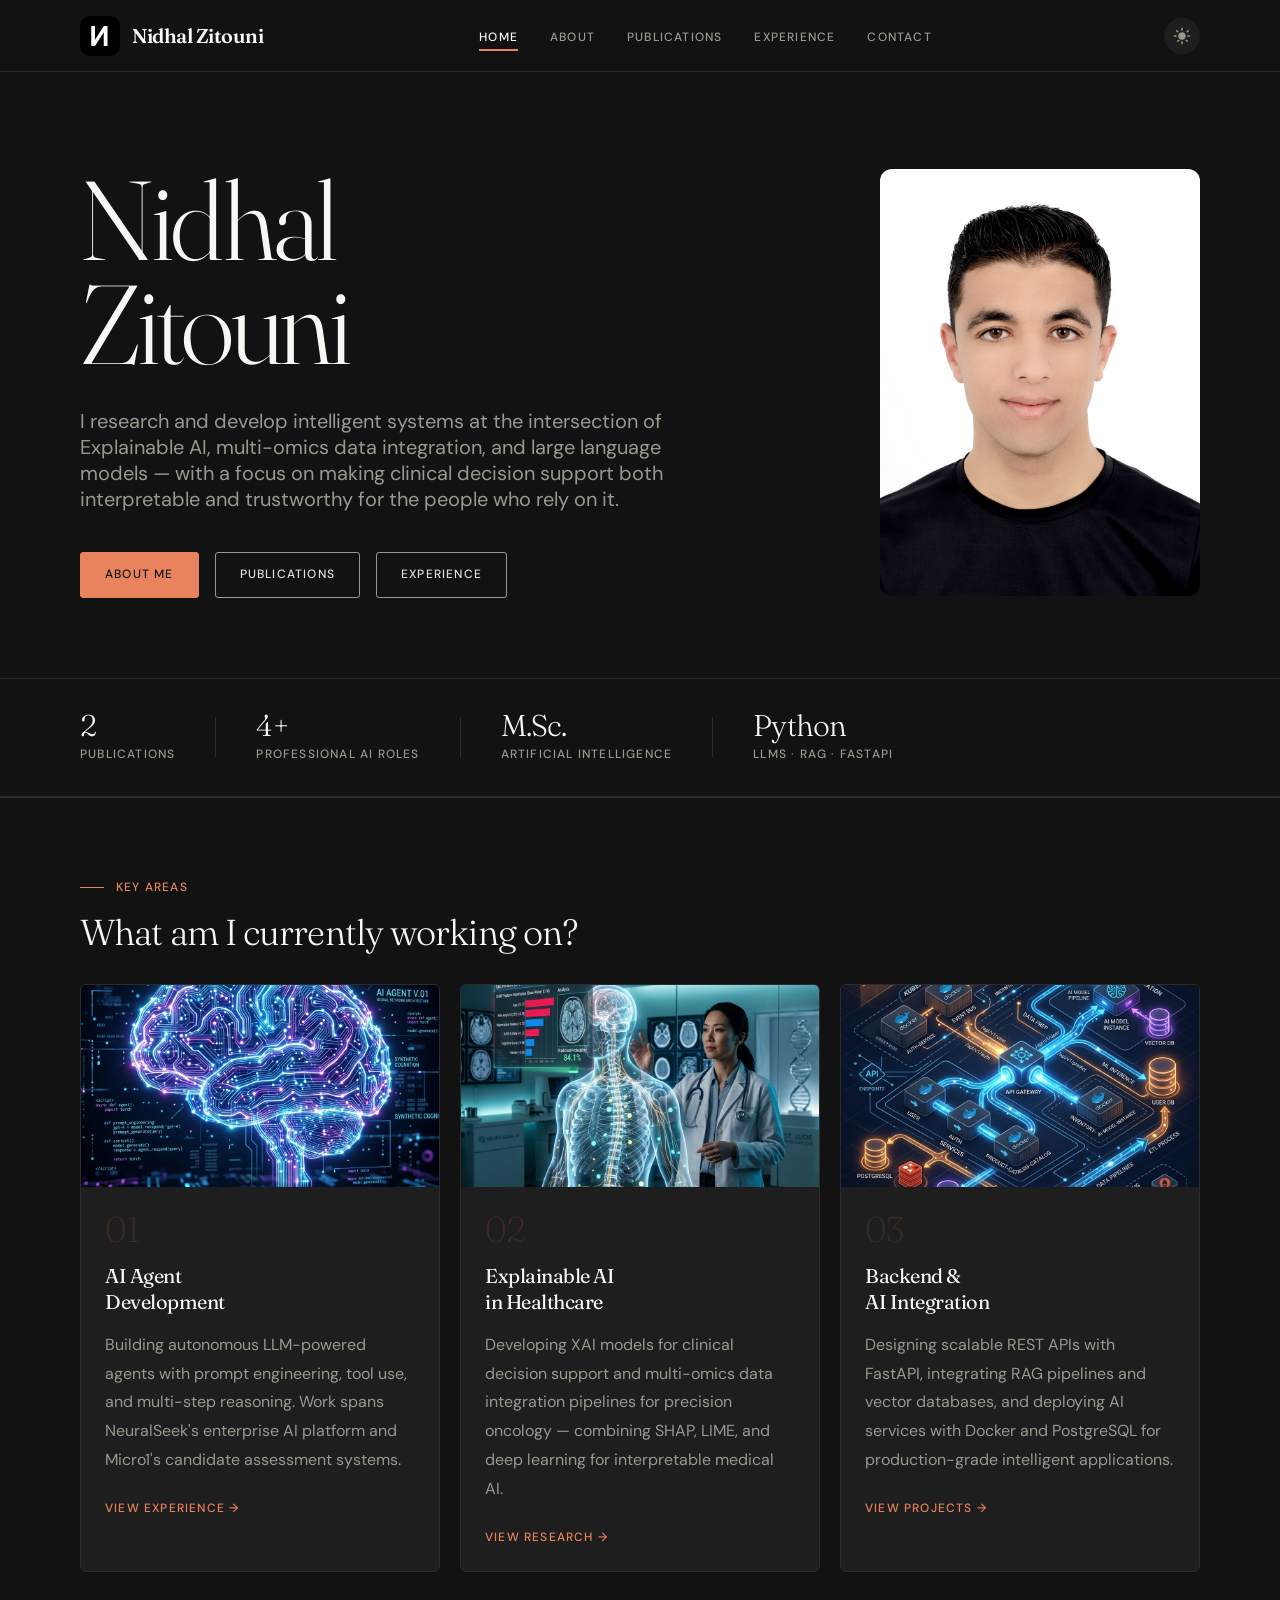
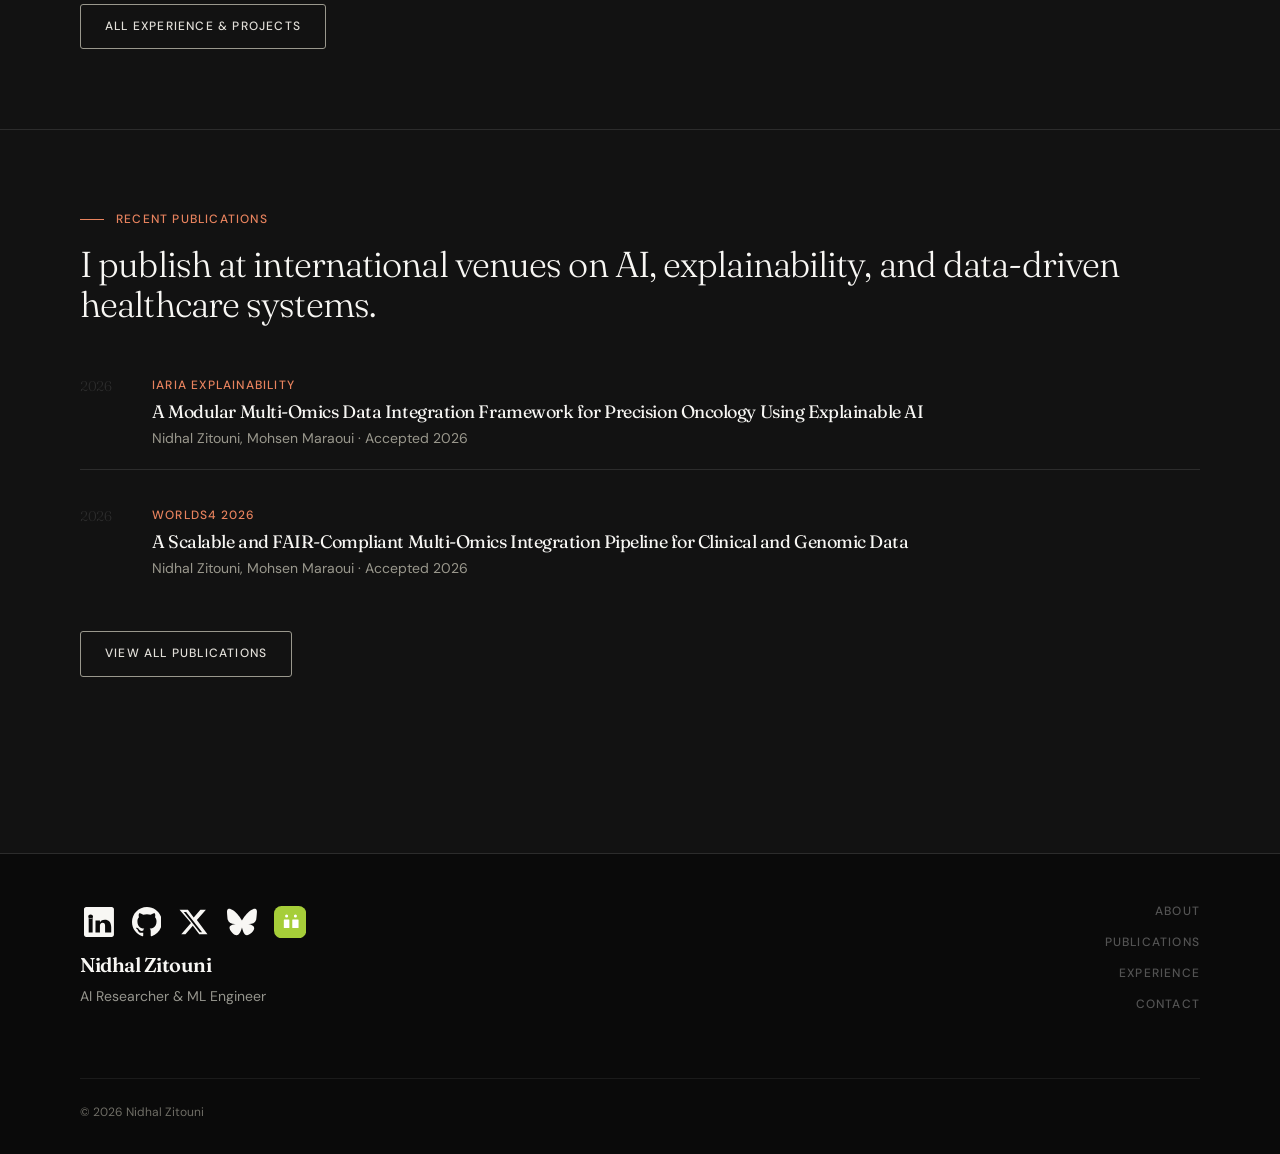
==== index.html @ a475df42 "update Bluesky and ORCID SVG icons for improved visual representation and consistency in footer" ====
<!DOCTYPE html>
<html lang="en">

<head>
  <meta charset="UTF-8">
  <meta name="viewport" content="width=device-width, initial-scale=1.0">
  <meta name="description"
    content="Nidhal Zitouni — AI Developer & M.Sc. in Artificial Intelligence. Building intelligent systems with LLMs, RAG pipelines, FastAPI, and Python.">
  <title>Nidhal Zitouni</title>
  <link rel="preconnect" href="https://fonts.googleapis.com">
  <link rel="preconnect" href="https://fonts.gstatic.com" crossorigin>
  <link
    href="https://fonts.googleapis.com/css2?family=Fraunces:ital,opsz,wght@0,9..144,100..900;1,9..144,100..900&family=DM+Sans:ital,opsz,wght@0,9..40,300;0,9..40,400;0,9..40,500;0,9..40,600;1,9..40,300;1,9..40,400&display=swap"
    rel="stylesheet">
  <link rel="icon" href="assets/img/lettre-n.svg" type="image/svg+xml">
  <link rel="icon" href="assets/img/lettre-n.png" type="image/png">
  <link rel="apple-touch-icon" href="assets/img/lettre-n.png">
  <link rel="stylesheet" href="assets/css/style.css">
  <script>
    const savedTheme = localStorage.getItem('theme');
    if (savedTheme === 'light') {
      document.documentElement.setAttribute('data-theme', 'light');
    } else {
      document.documentElement.setAttribute('data-theme', 'dark');
    }
  </script>
</head>

<body>

  <!-- ═══════════════════════════════════════════════════════
       HEADER
       ═══════════════════════════════════════════════════════ -->
  <header class="site-header" id="site-header">
    <div class="container">
      <div class="site-header__inner">
        <a href="index.html" class="site-header__logo">
          <img src="assets/img/lettre-n.svg" alt="Nidhal Zitouni" width="40" height="40">
          <span>Nidhal Zitouni</span>
        </a>

        <nav class="site-nav" id="site-nav" aria-label="Main navigation">
          <ul class="site-nav__list" role="list">
            <li><a href="index.html" class="site-nav__link is-active">Home</a></li>
            <li><a href="bio.html" class="site-nav__link">About</a></li>
            <li><a href="publications.html" class="site-nav__link">Publications</a></li>
            <li><a href="research.html" class="site-nav__link">Experience</a></li>
            <li><a href="contact.html" class="site-nav__link">Contact</a></li>
          </ul>
        </nav>

        <button class="theme-toggle" id="theme-toggle" aria-label="Toggle dark mode">
          <svg class="icon-moon" xmlns="http://www.w3.org/2000/svg" viewBox="0 0 24 24"><path d="M12.3 22q-4.15 0-7.075-2.925T2.3 12q0-3.675 2.275-6.463T10.45 2.1q.375-.1.688.138.312.237.312.637 0 1.25.438 2.375T13.15 7.3q.8.725 1.9 1.15t2.35.425q.425 0 .663.313.237.312.112.687-1.125 3.325-3.8 5.225T12.3 22Z"/></svg>
          <svg class="icon-sun" xmlns="http://www.w3.org/2000/svg" viewBox="0 0 24 24"><path d="M12 7q-2.075 0-3.537 1.463T7 12q0 2.075 1.463 3.538T12 17q2.075 0 3.538-1.463T17 12q0-2.075-1.463-3.537T12 7ZM2 13q-.425 0-.712-.288T1 12q0-.425.288-.712T2 11h2q.425 0 .713.288T5 12q0 .425-.287.713T4 13H2Zm18 0q-.425 0-.712-.288T19 12q0-.425.288-.713T20 11h2q.425 0 .713.288T23 12q0 .425-.288.713T22 13h-2Zm-8-8q-.425 0-.712-.288T11 4V2q0-.425.288-.712T12 1q.425 0 .713.288T13 2v2q0 .425-.288.713T12 5Zm0 18q-.425 0-.712-.288T11 22v-2q0-.425.288-.713T12 19q.425 0 .713.288T13 20v2q0 .425-.288.713T12 23ZM5.65 7.05L4.225 5.65q-.275-.275-.275-.7t.275-.7q.275-.275.7-.275t.7.275L7.05 5.65q.275.275.275.7t-.275.7q-.275.275-.7.275t-.7-.275ZM18.35 19.75l-1.425-1.4q-.275-.275-.275-.7t.275-.7q.275-.275.7-.275t.7.275l1.425 1.4q.275.275.275.7t-.275.7q-.275.275-.7.275t-.7-.275ZM5.65 19.75q-.275-.275-.275-.7t.275-.7l1.425-1.4q.275-.275.7-.275t.7.275q.275.275.275.7t-.275.7l-1.425 1.4q-.275.275-.7.275t-.7-.275ZM18.35 7.05q-.275-.275-.275-.7t.275-.7l1.425-1.4q.275-.275.7-.275t.7.275q.275.275.275.7t-.275.7l-1.425 1.4q-.275.275-.7.275t-.7-.275Z"/></svg>
        </button>

        <button class="site-header__toggle" id="nav-toggle" aria-expanded="false" aria-controls="site-nav"
          aria-label="Open navigation menu">
          <span></span><span></span><span></span>
        </button>
      </div>
    </div>
  </header>

  <!-- ═══════════════════════════════════════════════════════
       MAIN
       ═══════════════════════════════════════════════════════ -->
  <main class="site-main" id="main">

    <!-- ── HERO ─────────────────────────────────────────── -->
    <section class="home-hero" aria-label="Introduction">
      <div class="container">
        <div class="home-hero__inner">

          <div class="home-hero__content">
            <h1 class="home-hero__name">Nidhal<br>Zitouni</h1>
            <p class="home-hero__tagline">
              I research and develop intelligent systems at the intersection of Explainable AI, multi-omics data
              integration, and large language models — with a focus on making clinical decision support both
              interpretable and trustworthy for the people who rely on it.
            </p>
            <div class="home-hero__actions">
              <a href="bio.html" class="btn btn--primary">About me</a>
              <a href="publications.html" class="btn btn--outline">Publications</a>
              <a href="research.html" class="btn btn--outline">Experience</a>
            </div>
          </div>

          <div class="home-hero__photo">
            <img src="assets/img/profile.jpg" alt="Nidhal Zitouni" width="360" height="480">
          </div>

        </div>
      </div>
    </section>

    <!-- ── STATS STRIP ───────────────────────────────────── -->
    <div class="home-stats" aria-label="At a glance">
      <div class="container">
        <div class="home-stats__inner">
          <div class="home-stats__item">
            <span class="home-stats__number">2</span>
            <span class="home-stats__label">Publications</span>
          </div>
          <div class="home-stats__divider" aria-hidden="true"></div>
          <div class="home-stats__item">
            <span class="home-stats__number">4+</span>
            <span class="home-stats__label">Professional AI Roles</span>
          </div>
          <div class="home-stats__divider" aria-hidden="true"></div>
          <div class="home-stats__item">
            <span class="home-stats__number">M.Sc.</span>
            <span class="home-stats__label">Artificial Intelligence</span>
          </div>
          <div class="home-stats__divider" aria-hidden="true"></div>
          <div class="home-stats__item">
            <span class="home-stats__number">Python</span>
            <span class="home-stats__label">LLMs · RAG · FastAPI</span>
          </div>
        </div>
      </div>
    </div>

    <!-- ── KEY AREAS ──────────────────────────────── -->
    <section class="home-section" aria-labelledby="home-research-heading">
      <div class="container">
        <span class="section-label">Key Areas</span>
        <h2 class="section-title" id="home-research-heading">
          What am I currently working on?
        </h2>

        <div class="research-grid">

          <article class="card card--image">
            <div class="research-card__thumbnail">
              <img src="assets/img/theme1.jpg" alt="AI Agent Development">
            </div>
            <div class="research-card">
              <span class="research-card__number" aria-hidden="true">01</span>
              <h3 class="research-card__title">AI Agent<br>Development</h3>
              <p class="research-card__desc">
                Building autonomous LLM-powered agents with prompt engineering, tool use, and
                multi-step reasoning. Work spans NeuralSeek's enterprise AI platform and Micro1's
                candidate assessment systems.
              </p>
              <a href="research.html" class="research-card__link">View experience →</a>
            </div>
          </article>

          <article class="card card--image">
            <div class="research-card__thumbnail">
              <img src="assets/img/theme2.jpg" alt="Explainable AI in Healthcare">
            </div>
            <div class="research-card">
              <span class="research-card__number" aria-hidden="true">02</span>
              <h3 class="research-card__title">Explainable AI<br>in Healthcare</h3>
              <p class="research-card__desc">
                Developing XAI models for clinical decision support and multi-omics data integration
                pipelines for precision oncology — combining SHAP, LIME, and deep learning
                for interpretable medical AI.
              </p>
              <a href="research.html" class="research-card__link">View research →</a>
            </div>
          </article>

          <article class="card card--image">
            <div class="research-card__thumbnail">
              <img src="assets/img/theme3.jpg" alt="Backend and AI Integration">
            </div>
            <div class="research-card">
              <span class="research-card__number" aria-hidden="true">03</span>
              <h3 class="research-card__title">Backend &amp;<br>AI Integration</h3>
              <p class="research-card__desc">
                Designing scalable REST APIs with FastAPI, integrating RAG pipelines and
                vector databases, and deploying AI services with Docker and PostgreSQL
                for production-grade intelligent applications.
              </p>
              <a href="research.html" class="research-card__link">View projects →</a>
            </div>
          </article>

        </div>

        <div class="home-section__footer">
          <a href="research.html" class="btn btn--outline">All experience &amp; projects</a>
        </div>
      </div>
    </section>

    <!-- ── SELECTED PUBLICATIONS ────────────────────────── -->
    <section class="home-section" aria-labelledby="home-pubs-heading">
      <div class="container">
        <span class="section-label">Recent Publications</span>
        <h2 class="section-title" id="home-pubs-heading">
          I publish at international venues on AI, explainability, and data-driven healthcare systems.
        </h2>

        <div class="pub-list" role="list">

          <article class="pub-item" role="listitem">
            <span class="pub-item__year">2026</span>
            <div class="pub-item__body">
              <span class="pub-item__venue">IARIA EXPLAINABILITY</span>
              <a href="publications.html" class="pub-item__title">
                A Modular Multi-Omics Data Integration Framework for Precision Oncology
                Using Explainable AI
              </a>
              <p class="pub-item__authors">
                Nidhal Zitouni, Mohsen Maraoui · Accepted 2026
              </p>
            </div>
          </article>

          <article class="pub-item" role="listitem">
            <span class="pub-item__year">2026</span>
            <div class="pub-item__body">
              <span class="pub-item__venue">WorldS4 2026</span>
              <a href="publications.html" class="pub-item__title">
                A Scalable and FAIR-Compliant Multi-Omics Integration Pipeline
                for Clinical and Genomic Data
              </a>
              <p class="pub-item__authors">
                Nidhal Zitouni, Mohsen Maraoui · Accepted 2026
              </p>
            </div>
          </article>

        </div>

        <div class="home-section__footer">
          <a href="publications.html" class="btn btn--outline">View all publications</a>
        </div>
      </div>
    </section>

  </main>

  <!-- ═══════════════════════════════════════════════════════
       FOOTER
       ═══════════════════════════════════════════════════════ -->
  <footer class="site-footer" aria-label="Site footer">
    <div class="container">
      <div class="site-footer__inner">
        <div>
          <div class="site-footer__brand" aria-label="Social links and website">
            <a href="https://www.linkedin.com/in/nidhal-zitouni-b882482a4/" target="_blank" rel="noopener noreferrer" class="site-footer__brand-link site-footer__brand-link--icon" aria-label="LinkedIn">
              <svg viewBox="0 0 24 24" fill="currentColor" xmlns="http://www.w3.org/2000/svg" class="brand-icon">
                <path d="M20.447 20.452h-3.554v-5.569c0-1.328-.475-2.236-1.986-2.236-1.081 0-1.722.731-2.004 1.436-.103.25-.129.599-.129.948v5.421h-3.554s.05-8.736 0-9.646h3.554v1.348c-.009.015-.021.03-.033.042h.033v-.042c.537-.827 1.614-2.006 3.969-2.006 2.897 0 5.064 1.891 5.064 5.957v4.347zM5.337 9.433c-1.144 0-1.915-.758-1.915-1.704 0-.968.77-1.703 1.915-1.703.942 0 1.914.735 1.914 1.703 0 .946-.972 1.704-1.914 1.704zm1.575 11.019H3.762V8.958h3.15v11.494zM22.225 0H1.771C.792 0 0 .774 0 1.729v20.542C0 23.227.792 24 1.771 24h20.451C23.2 24 24 23.227 24 22.271V1.729C24 .774 23.2 0 22.225 0z"/>
              </svg>
            </a>
            <a href="https://github.com/" target="_blank" rel="noopener noreferrer" class="site-footer__brand-link site-footer__brand-link--icon" aria-label="GitHub">
              <svg viewBox="0 0 24 24" fill="currentColor" xmlns="http://www.w3.org/2000/svg" class="brand-icon">
                <path d="M12 0c-6.626 0-12 5.373-12 12 0 5.302 3.438 9.8 8.207 11.387.599.111.793-.261.793-.577v-2.234c-3.338.726-4.033-1.416-4.033-1.416-.546-1.387-1.333-1.756-1.333-1.756-1.089-.745.083-.729.083-.729 1.205.084 1.839 1.237 1.839 1.237 1.07 1.834 2.807 1.304 3.492.997.107-.775.418-1.305.762-1.604-2.665-.305-5.467-1.334-5.467-5.931 0-1.311.469-2.381 1.236-3.221-.124-.303-.535-1.524.117-3.176 0 0 1.008-.322 3.301 1.23.957-.266 1.983-.399 3.003-.404 1.02.005 2.047.138 3.006.404 2.291-1.552 3.297-1.23 3.297-1.23.653 1.653.242 2.874.118 3.176.77.84 1.235 1.911 1.235 3.221 0 4.609-2.807 5.624-5.479 5.921.43.372.823 1.102.823 2.222v 3.293c0 .319.192.694.801.576 4.765-1.589 8.199-6.086 8.199-11.386 0-6.627-5.373-12-12-12z"/>
              </svg>
            </a>
            <a href="https://x.com/" target="_blank" rel="noopener noreferrer" class="site-footer__brand-link site-footer__brand-link--icon" aria-label="Twitter/X">
              <svg viewBox="0 0 24 24" fill="currentColor" xmlns="http://www.w3.org/2000/svg" class="brand-icon">
                <path d="M18.244 2.25h3.308l-7.227 8.26 8.502 11.24h-6.6l-5.165-6.75-5.913 6.75h-3.308l7.73-8.835L.424 2.25h6.7l4.676 6.188L17.142 2.25h1.102zm-1.581 17.933h1.833L5.75 4.069H3.808l12.855 16.114z"/>
              </svg>
            </a>
            <a href="https://bsky.app/" target="_blank" rel="noopener noreferrer" class="site-footer__brand-link site-footer__brand-link--icon" aria-label="Bluesky">
              <svg viewBox="0 0 24 24" fill="currentColor" xmlns="http://www.w3.org/2000/svg" class="brand-icon">
                <path d="M12 10.8c-1.087-2.114-4.046-6.053-6.798-7.995C2.566.944 1.561 1.266.902 1.565.139 1.908 0 3.08 0 3.768c0 .69.378 5.65.624 6.479.815 2.736 3.713 3.66 6.383 3.364q.204-.03.415-.056-.207.033-.415.056c-3.912.58-7.387 2.005-2.83 7.078 5.013 5.19 6.87-1.113 7.823-4.308.953 3.195 2.05 9.271 7.733 4.308 4.267-4.308 1.172-6.498-2.74-7.078a9 9 0 0 1-.415-.056q.21.026.415.056c2.67.297 5.568-.628 6.383-3.364.246-.828.624-5.79.624-6.478 0-.69-.139-1.861-.902-2.206-.659-.298-1.664-.62-4.3 1.24C16.046 4.748 13.087 8.687 12 10.8"/>
              </svg>
            </a>
            <a href="https://orcid.org/0009-0005-6971-7522" target="_blank" rel="noopener noreferrer" class="site-footer__brand-link site-footer__brand-link--icon" aria-label="ORCID">
              <svg viewBox="0 0 256 256" fill="currentColor" xmlns="http://www.w3.org/2000/svg" class="brand-icon orcid-icon">
                <rect width="256" height="256" rx="60" fill="#A6CE39"/>
                <circle cx="100" cy="80" r="12" fill="#fff"/>
                <rect x="78" y="107" width="44" height="68" fill="#fff" rx="4"/>
                <circle cx="170" cy="80" r="12" fill="#fff"/>
                <rect x="145" y="107" width="50" height="68" fill="#fff" rx="4"/>
              </svg>
            </a>
          </div>
          <p class="site-footer__name">Nidhal Zitouni</p>
          <p class="site-footer__role">AI Researcher & ML Engineer </p>
        </div>
        <nav class="site-footer__nav" aria-label="Footer navigation">
          <a href="bio.html">About</a>
          <a href="publications.html">Publications</a>
          <a href="research.html">Experience</a>
          <a href="contact.html">Contact</a>
        </nav>
        <div class="site-footer__bottom">
          <span>© 2026 Nidhal Zitouni</span>
        </div>
      </div>
    </div>
  </footer>

  <script src="assets/js/main.js"></script>
</body>

</html>
---- assets/css/style.css ----
/* ============================================================
   VARIABLES
   ============================================================ */
:root {
  /* Colours */
  --clr-navy:         #223247;
  --clr-charcoal:     #55657a;
  --clr-accent:       #c97a5d;
  --clr-accent-light: #f1dfd2;
  --clr-bg:           #f5f1ec;
  --clr-bg-alt:       #fffdfb;
  --clr-white:        #fffdfb;
  --clr-text:         #223247;
  --clr-text-muted:   #64748b;
  --clr-border:       #e6ddd3;

  /* Typography */
  --ff-display: 'Fraunces', Georgia, serif;
  --ff-body:    'DM Sans', system-ui, -apple-system, sans-serif;

  --fw-thin:     200;
  --fw-light:    300;
  --fw-regular:  400;
  --fw-medium:   500;
  --fw-semibold: 600;
  --fw-bold:     700;

  --fs-xs:   0.75rem;
  --fs-sm:   0.875rem;
  --fs-base: 1rem;
  --fs-lg:   1.125rem;
  --fs-xl:   1.25rem;
  --fs-2xl:  1.5rem;
  --fs-3xl:  1.875rem;
  --fs-4xl:  2.25rem;
  --fs-5xl:  3rem;
  --fs-6xl:  4rem;
  --fs-hero: clamp(3.5rem, 10vw, 7rem);

  --lh-tight:   1.1;
  --lh-snug:    1.3;
  --lh-normal:  1.6;
  --lh-relaxed: 1.8;

  --ls-tight:  -0.025em;
  --ls-normal:  0;
  --ls-wide:    0.05em;
  --ls-wider:   0.1em;

  /* Spacing */
  --sp-1:  0.25rem;
  --sp-2:  0.5rem;
  --sp-3:  0.75rem;
  --sp-4:  1rem;
  --sp-5:  1.25rem;
  --sp-6:  1.5rem;
  --sp-8:  2rem;
  --sp-10: 2.5rem;
  --sp-12: 3rem;
  --sp-16: 4rem;
  --sp-20: 5rem;
  --sp-24: 6rem;

  /* Layout */
  --container-max: 1200px;
  --container-pad: clamp(1.25rem, 4vw, 2.5rem);
  --header-h:      4.5rem;

  /* Misc */
  --radius-sm: 3px;
  --radius-md: 6px;
  --radius-lg: 12px;
  --shadow-sm: 0 1px 4px rgba(26, 30, 58, 0.08);
  --shadow-md: 0 4px 20px rgba(26, 30, 58, 0.12);
  --transition:      200ms ease;
  --transition-slow: 400ms ease;
}

[data-theme="dark"] {
  --clr-navy:         #f8f7f4;
  --clr-charcoal:     #d1d0c5;
  --clr-accent:       #e8835e;
  --clr-accent-light: #3d2a23;
  --clr-bg:           #121212;
  --clr-bg-alt:       #1e1e1e;
  --clr-white:        #1e1e1e;
  --clr-text:         #e2dfd9;
  --clr-text-muted:   #9a988d;
  --clr-border:       #2c2c2c;
  --shadow-sm: 0 1px 4px rgba(0, 0, 0, 0.4);
  --shadow-md: 0 4px 20px rgba(0, 0, 0, 0.6);
}

/* Dark mode — elements that use inverted color schemes */
[data-theme="dark"] .site-footer {
  background: #0a0a0a;
  color: rgba(255, 255, 255, 0.55);
}

[data-theme="dark"] .site-footer__name {
  color: #f8f7f4;
}

[data-theme="dark"] .site-footer__bottom {
  border-top-color: rgba(255, 255, 255, 0.1);
}

[data-theme="dark"] .site-header {
  background: #121212;
  border-bottom-color: #2c2c2c;
}

[data-theme="dark"] .pub-filter-btn.is-active {
  background: #e8835e;
  color: #121212;
}

[data-theme="dark"] .btn--primary {
  background: #e8835e;
  border-color: #e8835e;
  color: #121212;
}

[data-theme="dark"] .btn--primary:hover {
  background: #f09a78;
  border-color: #f09a78;
}

[data-theme="dark"] .btn--outline {
  border-color: #9a988d;
  color: #e2dfd9;
}

[data-theme="dark"] .btn--outline:hover {
  background: #e8835e;
  border-color: #e8835e;
  color: #121212;
}

[data-theme="dark"] .pub-item__badge--best {
  background: #3d2a10;
  color: #fbbf24;
}

[data-theme="dark"] .pub-item__badge--hm {
  background: #1e2a4a;
  color: #60a5fa;
}

[data-theme="dark"] .site-nav {
  background: #121212;
}


/* ============================================================
   RESET
   ============================================================ */
*, *::before, *::after {
  box-sizing: border-box;
  margin: 0;
  padding: 0;
}

html {
  scroll-behavior: smooth;
  -webkit-text-size-adjust: 100%;
}

body {
  font-family: var(--ff-body);
  font-size: var(--fs-base);
  line-height: var(--lh-normal);
  color: var(--clr-text);
  background-color: var(--clr-bg);
  -webkit-font-smoothing: antialiased;
  -moz-osx-font-smoothing: grayscale;
}

img, svg { display: block; max-width: 100%; }
a        { color: inherit; text-decoration: none; }
ul, ol   { list-style: none; }
button   { font: inherit; cursor: pointer; background: none; border: none; }

/* ============================================================
   BASE TYPOGRAPHY
   ============================================================ */
h1, h2, h3, h4, h5, h6 {
  font-family: var(--ff-display);
  font-weight: var(--fw-regular);
  line-height: var(--lh-tight);
  letter-spacing: var(--ls-tight);
  color: var(--clr-navy);
}

p {
  line-height: var(--lh-relaxed);
  color: var(--clr-charcoal);
}

/* ============================================================
   LAYOUT
   ============================================================ */
.container {
  width: 100%;
  max-width: var(--container-max);
  margin-inline: auto;
  padding-inline: var(--container-pad);
}

.site-main {
  padding-block-start: var(--header-h);
  min-height: calc(100vh - var(--header-h));
}

/* ============================================================
   HEADER & NAV
   ============================================================ */
.site-header {
  position: fixed;
  inset-block-start: 0;
  inset-inline: 0;
  height: var(--header-h);
  background: var(--clr-white);
  border-bottom: 1px solid var(--clr-border);
  z-index: 100;
  transition: box-shadow var(--transition);
}

.site-header.is-scrolled {
  box-shadow: var(--shadow-sm);
}

/* Container inside the header must fill the header height so that
   site-header__inner's height: 100% resolves correctly. */
.site-header .container {
  height: 100%;
}

.site-header__inner {
  display: flex;
  align-items: center;
  justify-content: space-between;
  height: 100%;
}

.site-header__logo {
  display: inline-flex;
  align-items: center;
  gap: 0.75rem;
  font-family: var(--ff-display);
  font-size: var(--fs-xl);
  font-weight: var(--fw-semibold);
  letter-spacing: var(--ls-tight);
  color: var(--clr-navy);
  transition: opacity var(--transition);
}

.site-header__logo img {
  display: block;
  width: 2.5rem;
  height: auto;
}

.site-header__logo span {
  display: inline-block;
}

.site-header__logo:hover {
  opacity: 0.85;
}

.site-nav__list {
  display: flex;
  align-items: center;
  gap: var(--sp-8);
}

.site-nav__link {
  font-size: var(--fs-xs);
  font-weight: var(--fw-medium);
  letter-spacing: var(--ls-wider);
  text-transform: uppercase;
  color: var(--clr-text-muted);
  position: relative;
  padding-block: var(--sp-1);
  transition: color var(--transition);
}

.site-nav__link::after {
  content: '';
  position: absolute;
  inset-block-end: -2px;
  inset-inline-start: 0;
  width: 0;
  height: 1.5px;
  background: var(--clr-accent);
  transition: width var(--transition);
}

.site-nav__link:hover,
.site-nav__link.is-active {
  color: var(--clr-navy);
}

.site-nav__link:hover::after,
.site-nav__link.is-active::after {
  width: 100%;
}

/* Theme Toggle */
.theme-toggle {
  display: flex;
  align-items: center;
  justify-content: center;
  width: 36px;
  height: 36px;
  border-radius: 50%;
  color: var(--clr-text-muted);
  background: var(--clr-bg-alt);
  transition: color var(--transition), background var(--transition), transform var(--transition);
  margin-inline-start: var(--sp-4);
}

.theme-toggle:hover {
  color: var(--clr-navy);
  background: var(--clr-border);
  transform: scale(1.05);
}

.theme-toggle svg {
  width: 18px;
  height: 18px;
  fill: currentColor;
}

/* Hide sun in dark mode, hide moon in light mode */
[data-theme="dark"] .icon-moon { display: none; }
[data-theme="dark"] .icon-sun { display: block; }

:root:not([data-theme="dark"]) .icon-moon { display: block; }
:root:not([data-theme="dark"]) .icon-sun { display: none; }


/* Hamburger */
.site-header__toggle {
  display: none;
  flex-direction: column;
  justify-content: space-between;
  width: 24px;
  height: 18px;
  padding: 0;
  z-index: 110;
}

.site-header__toggle span {
  display: block;
  height: 2px;
  background: var(--clr-navy);
  border-radius: 2px;
  transition: transform var(--transition), opacity var(--transition);
  transform-origin: center;
}

.site-header__toggle[aria-expanded="true"] span:nth-child(1) {
  transform: translateY(8px) rotate(45deg);
}
.site-header__toggle[aria-expanded="true"] span:nth-child(2) {
  opacity: 0;
}
.site-header__toggle[aria-expanded="true"] span:nth-child(3) {
  transform: translateY(-8px) rotate(-45deg);
}

/* ============================================================
   PAGE HERO (interior pages)
   ============================================================ */
.page-hero {
  padding-block: var(--sp-20) var(--sp-16);
  border-bottom: 1px solid var(--clr-border);
}

.page-hero__eyebrow {
  display: flex;
  align-items: center;
  gap: var(--sp-3);
  font-size: var(--fs-xs);
  font-weight: var(--fw-medium);
  letter-spacing: var(--ls-wider);
  text-transform: uppercase;
  color: var(--clr-accent);
  margin-block-end: var(--sp-5);
}

.page-hero__eyebrow::before {
  content: '';
  display: block;
  width: 24px;
  height: 1.5px;
  background: var(--clr-accent);
  flex-shrink: 0;
}

.page-hero__title {
  font-size: clamp(var(--fs-4xl), 7vw, var(--fs-6xl));
  font-weight: var(--fw-light);
  letter-spacing: var(--ls-tight);
  line-height: var(--lh-tight);
  color: var(--clr-navy);
  max-width: 22ch;
}

.page-hero__desc {
  margin-block-start: var(--sp-6);
  font-size: var(--fs-lg);
  color: var(--clr-text-muted);
  max-width: 55ch;
  line-height: var(--lh-snug);
}

/* ============================================================
   SECTION ELEMENTS
   ============================================================ */
.section-label {
  display: flex;
  align-items: center;
  gap: var(--sp-3);
  font-size: var(--fs-xs);
  font-weight: var(--fw-medium);
  letter-spacing: var(--ls-wider);
  text-transform: uppercase;
  color: var(--clr-accent);
  margin-block-end: var(--sp-4);
}

.section-label::before {
  content: '';
  display: block;
  width: 24px;
  height: 1.5px;
  background: var(--clr-accent);
  flex-shrink: 0;
}

.section-title {
  font-size: clamp(var(--fs-2xl), 4vw, var(--fs-4xl));
  font-weight: var(--fw-light);
  letter-spacing: var(--ls-tight);
  margin-block-end: var(--sp-8);
}

.section-divider {
  border: none;
  border-top: 1px solid var(--clr-border);
  margin-block: var(--sp-20);
}

/* ============================================================
   CARDS
   ============================================================ */
.card {
  background: var(--clr-white);
  border: 1px solid var(--clr-border);
  border-radius: var(--radius-md);
  padding: var(--sp-6);
  transition: box-shadow var(--transition), border-color var(--transition);
}

.card:hover {
  box-shadow: var(--shadow-md);
  border-color: transparent;
}

/* ============================================================
   BUTTONS
   ============================================================ */
.btn {
  display: inline-flex;
  align-items: center;
  gap: var(--sp-2);
  padding: var(--sp-3) var(--sp-6);
  font-size: var(--fs-xs);
  font-weight: var(--fw-medium);
  letter-spacing: var(--ls-wider);
  text-transform: uppercase;
  border-radius: var(--radius-sm);
  transition: background var(--transition), color var(--transition), border-color var(--transition);
  white-space: nowrap;
}

.btn--primary {
  background: var(--clr-navy);
  color: var(--clr-white);
  border: 1.5px solid var(--clr-navy);
}

.btn--primary:hover {
  background: var(--clr-accent);
  border-color: var(--clr-accent);
}

.btn--outline {
  background: transparent;
  color: var(--clr-navy);
  border: 1.5px solid var(--clr-navy);
}

.btn--outline:hover {
  background: var(--clr-navy);
  color: var(--clr-white);
}

/* ============================================================
   PLACEHOLDER BLOCKS
   ============================================================ */
.ph-block {
  background: var(--clr-bg-alt);
  border: 1px dashed var(--clr-border);
  border-radius: var(--radius-sm);
  display: flex;
  align-items: center;
  justify-content: center;
  color: var(--clr-text-muted);
  font-size: var(--fs-sm);
  font-style: italic;
}

/* ============================================================
   HOME — HERO
   ============================================================ */
.home-hero {
  padding-block-start: clamp(var(--sp-16), 16vh, var(--sp-24));
  padding-block-end: clamp(var(--sp-12), 10vh, var(--sp-20));
  position: relative;
  overflow: hidden;
}

.home-hero__inner {
  display: grid;
  grid-template-columns: 1fr auto;
  gap: var(--sp-16);
  align-items: center;
  width: 100%;
}

.home-hero__content {
  max-width: 700px;
}

.home-hero__eyebrow {
  display: flex;
  align-items: center;
  gap: var(--sp-3);
  font-size: var(--fs-xs);
  font-weight: var(--fw-medium);
  letter-spacing: var(--ls-wider);
  text-transform: uppercase;
  color: var(--clr-accent);
  margin-block-end: var(--sp-6);
}

.home-hero__eyebrow::before {
  content: '';
  display: block;
  width: 32px;
  height: 1.5px;
  background: var(--clr-accent);
  flex-shrink: 0;
}

.home-hero__name {
  font-size: var(--fs-hero);
  font-weight: var(--fw-light);
  letter-spacing: -0.035em;
  line-height: 0.93;
  color: var(--clr-navy);
  margin-block-end: var(--sp-8);
}

.home-hero__tagline {
  font-size: var(--fs-xl);
  line-height: var(--lh-snug);
  color: var(--clr-text-muted);
  max-width: 44ch;
  margin-block-end: var(--sp-10);
  font-weight: var(--fw-regular);
}

.home-hero__actions {
  display: flex;
  gap: var(--sp-4);
  flex-wrap: wrap;
}

.home-hero__photo {
  width: clamp(200px, 25vw, 360px);
  aspect-ratio: 3 / 4;
  border-radius: var(--radius-lg);
  overflow: hidden;
  flex-shrink: 0;
  background: var(--clr-bg-alt);
}

.home-hero__photo img {
  width: 100%;
  height: 100%;
  object-fit: cover;
  object-position: top center;
}

/* ============================================================
   HOME — CONTENT SECTIONS
   ============================================================ */
.home-section {
  padding-block: var(--sp-20);
  border-top: 1px solid var(--clr-border);
}

.home-section__footer {
  margin-block-start: var(--sp-8);
}

/* ============================================================
   HOME — STATS STRIP
   ============================================================ */
.home-stats {
  border-top: 1px solid var(--clr-border);
  border-bottom: 1px solid var(--clr-border);
  padding-block: var(--sp-8);
}

.home-stats__inner {
  display: flex;
  gap: var(--sp-10);
  flex-wrap: wrap;
  align-items: center;
}

.home-stats__item {
  display: flex;
  flex-direction: column;
  gap: var(--sp-1);
}

.home-stats__number {
  font-family: var(--ff-display);
  font-size: var(--fs-3xl);
  font-weight: var(--fw-light);
  letter-spacing: var(--ls-tight);
  line-height: 1;
  color: var(--clr-navy);
}

.home-stats__item--venues .home-stats__number {
  font-family: var(--ff-body);
  font-size: var(--fs-sm);
  font-weight: var(--fw-medium);
  letter-spacing: var(--ls-wider);
  color: var(--clr-text-muted);
}

.home-stats__label {
  font-size: var(--fs-xs);
  font-weight: var(--fw-medium);
  letter-spacing: var(--ls-wider);
  text-transform: uppercase;
  color: var(--clr-text-muted);
}

.home-stats__divider {
  width: 1px;
  height: 2.5rem;
  background: var(--clr-border);
  flex-shrink: 0;
}

/* ============================================================
   RESEARCH CARDS
   ============================================================ */

/* Image thumbnail variant — removes card padding so image bleeds to edges */
.card--image {
  padding: 0;
  overflow: hidden;
}

.card--image .research-card {
  padding: var(--sp-6);
}

.research-card__thumbnail {
  width: 100%;
  aspect-ratio: 16 / 9;
  overflow: hidden;
  flex-shrink: 0;
}

.research-card__thumbnail img {
  width: 100%;
  height: 100%;
  object-fit: cover;
  display: block;
  transition: transform var(--transition-slow);
}

.card--image:hover .research-card__thumbnail img {
  transform: scale(1.03);
}

.research-card {
  display: flex;
  flex-direction: column;
  gap: var(--sp-4);
}

.research-card__number {
  font-family: var(--ff-display);
  font-size: var(--fs-4xl);
  font-weight: var(--fw-thin);
  color: var(--clr-accent-light);
  line-height: 1;
  letter-spacing: var(--ls-tight);
}

.research-card__title {
  font-family: var(--ff-display);
  font-size: var(--fs-xl);
  font-weight: var(--fw-regular);
  color: var(--clr-navy);
  line-height: var(--lh-snug);
  letter-spacing: var(--ls-tight);
}

.research-card__desc {
  font-size: var(--fs-base);
  color: var(--clr-text-muted);
  line-height: var(--lh-relaxed);
  flex: 1;
}

.research-card__link {
  font-size: var(--fs-xs);
  font-weight: var(--fw-medium);
  letter-spacing: var(--ls-wider);
  text-transform: uppercase;
  color: var(--clr-accent);
  display: inline-flex;
  align-items: center;
  gap: var(--sp-2);
  margin-block-start: var(--sp-2);
  transition: gap var(--transition);
}

.research-card__link:hover {
  gap: var(--sp-4);
}

/* ============================================================
   PUBLICATION ITEMS
   ============================================================ */
.pub-item {
  display: grid;
  grid-template-columns: auto 1fr;
  gap: 0 var(--sp-6);
  padding-block: var(--sp-5);
  border-bottom: 1px solid var(--clr-border);
}

.pub-item:last-child {
  border-bottom: none;
}

.pub-item__year {
  font-family: var(--ff-display);
  font-size: var(--fs-sm);
  font-weight: var(--fw-light);
  color: var(--clr-border);
  line-height: var(--lh-tight);
  padding-block-start: 0.2em;
  min-width: 3rem;
  letter-spacing: var(--ls-tight);
}

.pub-item__body {
  display: flex;
  flex-direction: column;
  gap: var(--sp-1);
}

.pub-item__venue {
  font-size: var(--fs-xs);
  font-weight: var(--fw-medium);
  letter-spacing: var(--ls-wider);
  text-transform: uppercase;
  color: var(--clr-accent);
}

.pub-item__title {
  font-family: var(--ff-display);
  font-size: var(--fs-lg);
  font-weight: var(--fw-regular);
  color: var(--clr-navy);
  line-height: var(--lh-snug);
  letter-spacing: var(--ls-tight);
  transition: color var(--transition);
}

.pub-item__title:hover {
  color: var(--clr-accent);
}

.pub-item__authors {
  font-size: var(--fs-sm);
  color: var(--clr-text-muted);
  line-height: var(--lh-normal);
}

/* ============================================================
   RESEARCH GRID
   ============================================================ */
.research-grid {
  display: grid;
  grid-template-columns: repeat(auto-fill, minmax(min(100%, 300px), 1fr));
  gap: var(--sp-5);
}

/* ============================================================
   PUBLICATIONS
   ============================================================ */

/* Two-column layout: sidebar + publication list */
.pub-layout {
  display: grid;
  grid-template-columns: 160px 1fr;
  gap: 0 var(--sp-12);
  align-items: start;
  padding-block-start: var(--sp-10);
}

.pub-sidebar {
  position: sticky;
  top: calc(var(--header-h) + var(--sp-8));
}

.pub-filters {
  display: flex;
  flex-direction: column;
  gap: var(--sp-1);
}

.pub-filter-label {
  font-size: var(--fs-xs);
  font-weight: var(--fw-medium);
  letter-spacing: var(--ls-wider);
  text-transform: uppercase;
  color: var(--clr-text-muted);
  margin-block-end: var(--sp-3);
}

.pub-filter-btn {
  font-size: var(--fs-sm);
  font-weight: var(--fw-regular);
  text-align: left;
  padding: var(--sp-2) var(--sp-3);
  border: none;
  border-radius: var(--radius-sm);
  color: var(--clr-text-muted);
  background: transparent;
  cursor: pointer;
  transition: background var(--transition), color var(--transition);
}

.pub-filter-btn:hover {
  background: var(--clr-bg-alt);
  color: var(--clr-text);
}

.pub-filter-btn.is-active {
  background: var(--clr-navy);
  color: var(--clr-white);
}

@media (max-width: 700px) {
  .pub-layout {
    grid-template-columns: 1fr;
    padding-block-start: var(--sp-6);
  }
  .pub-sidebar {
    position: static;
  }
  .pub-filters {
    flex-direction: row;
    flex-wrap: wrap;
    gap: var(--sp-2);
    padding-block-end: var(--sp-6);
    border-bottom: 1px solid var(--clr-border);
  }
  .pub-filter-btn {
    padding: var(--sp-2) var(--sp-4);
    border: 1px solid var(--clr-border);
    border-radius: 100px;
    background: var(--clr-white);
  }
  .pub-filter-btn:hover {
    background: var(--clr-bg-alt);
    border-color: var(--clr-text-muted);
  }
  .pub-filter-btn.is-active {
    background: var(--clr-navy);
    border-color: var(--clr-navy);
    color: var(--clr-white);
  }
}

.pub-year-group {
  padding-block: var(--sp-8);
  border-bottom: 1px solid var(--clr-border);
}

.pub-year-group:last-child {
  border-bottom: none;
}

.pub-year-heading {
  font-family: var(--ff-display);
  font-size: var(--fs-3xl);
  font-weight: var(--fw-thin);
  letter-spacing: var(--ls-tight);
  color: var(--clr-border);
  margin-block-end: var(--sp-6);
  line-height: 1;
}

.pub-list {
  display: flex;
  flex-direction: column;
  gap: var(--sp-4);
}

/* ── Publication item — meta row (venue + type + award badge) */
.pub-item__meta {
  display: flex;
  align-items: center;
  gap: var(--sp-2);
  flex-wrap: wrap;
}

/* "Journal" type indicator */
.pub-item__type-badge {
  font-size: var(--fs-xs);
  font-weight: var(--fw-medium);
  letter-spacing: var(--ls-wide);
  text-transform: uppercase;
  color: var(--clr-text-muted);
  padding: 0.1em var(--sp-2);
  border: 1px solid var(--clr-border);
  border-radius: 2px;
}

/* Award badges */
.pub-item__badge {
  font-size: var(--fs-xs);
  font-weight: var(--fw-medium);
  letter-spacing: var(--ls-wide);
  text-transform: uppercase;
  padding: 0.1em var(--sp-2);
  border-radius: 2px;
  white-space: nowrap;
}

.pub-item__badge--best {
  background: #fef3c7;
  color: #92400e;
}

.pub-item__badge--hm {
  background: #dbeafe;
  color: #1e40af;
}

/* In grouped year lists the year column is redundant — collapse it */
.pub-year-group .pub-item {
  grid-template-columns: 1fr;
}


/* ============================================================
   SUPERVISION / CONTACT
   ============================================================ */
.supervision-text {
  max-width: 640px;
  display: flex;
  flex-direction: column;
  gap: var(--sp-4);
}

.supervision-text p {
  font-size: var(--fs-base);
  line-height: var(--lh-relaxed);
  color: var(--clr-text);
}

.supervision-subheading {
  font-family: var(--ff-body);
  font-size: var(--fs-xs);
  font-weight: var(--fw-medium);
  letter-spacing: var(--ls-wider);
  text-transform: uppercase;
  color: var(--clr-text-muted);
  padding-block-start: var(--sp-4);
}

.supervision-list {
  padding-inline-start: var(--sp-5);
  display: flex;
  flex-direction: column;
  gap: var(--sp-2);
}

.supervision-list li {
  font-size: var(--fs-base);
  line-height: var(--lh-normal);
  color: var(--clr-text);
}

/* Utility — used by JS filter logic */
.is-hidden {
  display: none !important;
}

/* ============================================================
   RESEARCH PAGE — PROJECTS
   ============================================================ */
.project-list {
  display: flex;
  flex-direction: column;
  gap: var(--sp-5);
  max-width: 860px;
}

.project-item {
  display: grid;
  grid-template-columns: 1fr auto;
  gap: var(--sp-3) var(--sp-10);
  align-items: start;
  padding: var(--sp-6) var(--sp-6) var(--sp-6) var(--sp-8);
  background: var(--clr-white);
  border: 1px solid var(--clr-border);
  border-left: 3px solid var(--clr-accent);
  border-radius: 0 var(--radius-md) var(--radius-md) 0;
}

.project-item__title {
  font-family: var(--ff-display);
  font-size: var(--fs-xl);
  font-weight: var(--fw-regular);
  color: var(--clr-navy);
  letter-spacing: var(--ls-tight);
  line-height: var(--lh-snug);
  margin-block-end: var(--sp-3);
}

.project-item__desc {
  font-size: var(--fs-base);
  color: var(--clr-text-muted);
  line-height: var(--lh-relaxed);
  max-width: 60ch;
}

.project-item__meta {
  display: flex;
  flex-direction: column;
  align-items: flex-end;
  gap: var(--sp-1);
  flex-shrink: 0;
  padding-block-start: 0.15em;
}

.project-item__funder {
  font-size: var(--fs-xs);
  font-weight: var(--fw-medium);
  letter-spacing: var(--ls-wider);
  text-transform: uppercase;
  color: var(--clr-accent);
}

.project-item__amount {
  font-family: var(--ff-display);
  font-size: var(--fs-2xl);
  font-weight: var(--fw-light);
  color: var(--clr-navy);
  letter-spacing: var(--ls-tight);
  line-height: 1;
}

.project-item__year {
  font-size: var(--fs-xs);
  letter-spacing: var(--ls-wide);
  color: var(--clr-text-muted);
}

@media (max-width: 600px) {
  .project-item {
    grid-template-columns: 1fr;
  }

  .project-item__meta {
    align-items: flex-start;
    flex-direction: row;
    flex-wrap: wrap;
    gap: var(--sp-3);
    padding-block-start: 0;
    border-top: 1px solid var(--clr-border);
    padding-block-start: var(--sp-4);
    margin-block-start: var(--sp-2);
  }
}

/* ============================================================
   RESEARCH PAGE — PHD STUDENTS
   ============================================================ */
.student-grid {
  display: grid;
  grid-template-columns: repeat(auto-fill, minmax(min(100%, 220px), 1fr));
  gap: var(--sp-4);
}

.student-card {
  display: flex;
  flex-direction: column;
  gap: var(--sp-2);
  padding: var(--sp-5);
  background: var(--clr-white);
  border: 1px solid var(--clr-border);
  border-radius: var(--radius-md);
}

.student-card__name {
  font-family: var(--ff-display);
  font-size: var(--fs-lg);
  font-weight: var(--fw-regular);
  color: var(--clr-navy);
  letter-spacing: var(--ls-tight);
  line-height: var(--lh-snug);
}

.student-card__area {
  font-size: var(--fs-sm);
  color: var(--clr-text-muted);
  line-height: var(--lh-normal);
}

.student-card__badge {
  display: inline-block;
  font-size: var(--fs-xs);
  font-weight: var(--fw-medium);
  letter-spacing: var(--ls-wide);
  text-transform: uppercase;
  padding: 0.15em var(--sp-2);
  border-radius: 2px;
  background: var(--clr-bg-alt);
  color: var(--clr-text-muted);
  border: 1px solid var(--clr-border);
  align-self: flex-start;
}

.student-group-heading {
  font-family: var(--ff-body);
  font-size: var(--fs-xs);
  font-weight: var(--fw-medium);
  letter-spacing: var(--ls-wider);
  text-transform: uppercase;
  color: var(--clr-text-muted);
  margin-block: var(--sp-10) var(--sp-4);
  display: flex;
  align-items: center;
  gap: var(--sp-4);
}

.student-group-heading::after {
  content: '';
  flex: 1;
  height: 1px;
  background: var(--clr-border);
}

/* ============================================================
   CONTACT
   ============================================================ */
.contact-grid {
  display: grid;
  grid-template-columns: repeat(auto-fill, minmax(min(100%, 260px), 1fr));
  gap: var(--sp-5);
}

.contact-card {
  background: var(--clr-white);
  border: 1px solid var(--clr-border);
  border-radius: var(--radius-md);
  padding: var(--sp-6);
  display: flex;
  flex-direction: column;
  gap: var(--sp-3);
  transition: box-shadow var(--transition), border-color var(--transition);
}

.contact-card:hover {
  box-shadow: var(--shadow-md);
  border-color: transparent;
}

.contact-card__icon {
  width: 2.6rem;
  height: 2.6rem;
  display: grid;
  place-items: center;
  border-radius: 0.8rem;
  background: #f5efe9;
  border: 1px solid #eadbcf;
  color: var(--clr-accent);
  margin-block-end: var(--sp-1);
}

.contact-card__icon svg {
  width: 1.4rem;
  height: 1.4rem;
  fill: currentColor;
}

.contact-card--rg .contact-card__icon {
  background: #f5efe9;
  color: var(--clr-accent);
  border-color: #eadbcf;
}

.contact-card__label {
  font-size: var(--fs-xs);
  font-weight: var(--fw-medium);
  letter-spacing: var(--ls-wider);
  text-transform: uppercase;
  color: var(--clr-accent);
}

.contact-card__value {
  font-size: var(--fs-lg);
  font-weight: var(--fw-regular);
  color: var(--clr-navy);
  word-break: break-word;
}

.contact-card__link {
  font-size: var(--fs-sm);
  color: var(--clr-text-muted);
  display: inline-flex;
  align-items: center;
  gap: var(--sp-2);
  transition: color var(--transition);
}

.contact-card__link:hover {
  color: var(--clr-accent);
}

/* ============================================================
   FOOTER
   ============================================================ */
.site-footer {
  background: var(--clr-bg-alt);
  color: var(--clr-text-muted);
  padding-block: var(--sp-12) var(--sp-8);
  margin-block-start: var(--sp-24);
  border-top: 1px solid var(--clr-border);
}

.site-footer__inner {
  display: grid;
  grid-template-columns: 1fr auto;
  gap: var(--sp-8);
  align-items: start;
}

.site-footer__brand {
  display: flex;
  align-items: center;
  flex-wrap: wrap;
  gap: 0.6rem;
  margin-block-end: var(--sp-3);
  font-family: var(--ff-display);
  font-size: clamp(1.1rem, 1.8vw, 1.9rem);
  line-height: 1;
  letter-spacing: -0.05em;
}

.site-footer__brand-link {
  color: var(--clr-navy);
  font-weight: var(--fw-bold);
  transition: color var(--transition), opacity var(--transition);
  display: inline-flex;
  align-items: center;
  gap: 0.3em;
}

.site-footer__brand-link--icon {
  padding: 0.25rem;
}

.brand-icon {
  width: 1.3em;
  height: 1.3em;
  flex-shrink: 0;
}

.orcid-icon {
  width: 1.4em;
  height: 1.4em;
}

.site-footer__brand-link:hover {
  color: var(--clr-accent);
}

.site-footer__brand-separator {
  color: var(--clr-accent);
  opacity: 0.9;
}

.site-footer__name {
  font-family: var(--ff-display);
  font-size: var(--fs-xl);
  font-weight: var(--fw-semibold);
  color: var(--clr-navy);
  letter-spacing: var(--ls-tight);
  line-height: var(--lh-tight);
  margin-block-end: var(--sp-2);
}

.site-footer__role {
  font-size: var(--fs-sm);
  opacity: 0.7;
}

.site-footer__nav {
  display: flex;
  flex-direction: column;
  gap: var(--sp-3);
  align-items: flex-end;
}

.site-footer__nav a {
  font-size: var(--fs-xs);
  font-weight: var(--fw-medium);
  letter-spacing: var(--ls-wider);
  text-transform: uppercase;
  opacity: 0.55;
  transition: opacity var(--transition);
}

.site-footer__nav a:hover {
  opacity: 1;
}

.site-footer__bottom {
  grid-column: 1 / -1;
  margin-block-start: var(--sp-8);
  padding-block-start: var(--sp-6);
  border-top: 1px solid var(--clr-border);
  font-size: var(--fs-xs);
  display: flex;
  justify-content: space-between;
  gap: var(--sp-4);
  flex-wrap: wrap;
  opacity: 0.7;
  color: var(--clr-text-muted);
}

/* ============================================================
   BIO PAGE — LAYOUT
   ============================================================ */
.bio-lead {
  display: grid;
  grid-template-columns: 1fr 380px;
  gap: var(--sp-16);
  align-items: start;
}

.bio-text {
  display: flex;
  flex-direction: column;
  gap: var(--sp-6);
}

.bio-text p {
  font-size: var(--fs-lg);
  line-height: var(--lh-relaxed);
}

.bio-text p:first-child {
  font-size: var(--fs-xl);
  line-height: 1.7;
  color: var(--clr-navy);
  font-weight: var(--fw-regular);
}

.bio-photo {
  width: 100%;
  aspect-ratio: 3 / 4;
  border-radius: var(--radius-lg);
  overflow: hidden;
  background: var(--clr-bg-alt);
}

.bio-photo img {
  width: 100%;
  height: 100%;
  object-fit: cover;
  object-position: top center;
}

/* ── Credential cards ─────────────────────────── */
.credential-list {
  display: flex;
  flex-direction: column;
  gap: var(--sp-6);
}

.credential-card {
  border-left: 2px solid var(--clr-accent);
  padding-inline-start: var(--sp-5);
  padding-block: var(--sp-2);
}

.credential-card__institution {
  font-family: var(--ff-display);
  font-size: var(--fs-xl);
  font-weight: var(--fw-regular);
  color: var(--clr-navy);
  letter-spacing: var(--ls-tight);
  line-height: var(--lh-snug);
  margin-block-end: var(--sp-1);
}

.credential-card__role {
  font-size: var(--fs-base);
  font-weight: var(--fw-medium);
  color: var(--clr-charcoal);
  margin-block-end: var(--sp-1);
}

.credential-card__detail {
  font-size: var(--fs-sm);
  color: var(--clr-text-muted);
  line-height: var(--lh-normal);
}

/* ── Awards list ──────────────────────────────── */
.awards-list {
  display: flex;
  flex-direction: column;
  max-width: 720px;
}

.award-item {
  display: grid;
  grid-template-columns: 6rem 1fr;
  gap: 0 var(--sp-6);
  padding-block: var(--sp-4);
  border-bottom: 1px solid var(--clr-border);
}

.award-item:last-child {
  border-bottom: none;
}

.award-item__venue {
  font-size: var(--fs-xs);
  font-weight: var(--fw-medium);
  letter-spacing: var(--ls-wider);
  text-transform: uppercase;
  color: var(--clr-accent);
  padding-block-start: 0.2em;
}

.award-item__body {
  display: flex;
  flex-direction: column;
  gap: var(--sp-1);
}

.award-item__title {
  font-family: var(--ff-display);
  font-size: var(--fs-lg);
  font-weight: var(--fw-regular);
  color: var(--clr-navy);
  letter-spacing: var(--ls-tight);
  line-height: var(--lh-snug);
}

.award-item__detail {
  font-size: var(--fs-sm);
  color: var(--clr-text-muted);
}

/* ── Media cards ──────────────────────────────── */
.media-card {
  display: flex;
  flex-direction: column;
  gap: var(--sp-3);
}

.media-card__outlet {
  font-family: var(--ff-display);
  font-size: var(--fs-2xl);
  font-weight: var(--fw-light);
  color: var(--clr-navy);
  letter-spacing: var(--ls-tight);
  line-height: var(--lh-tight);
}

.media-card__desc {
  font-size: var(--fs-sm);
  color: var(--clr-text-muted);
  line-height: var(--lh-relaxed);
  flex: 1;
}

/* ── Bio responsive ───────────────────────────── */
@media (max-width: 860px) {
  .bio-lead {
    grid-template-columns: 1fr;
  }

  .bio-photo {
    width: min(280px, 60vw);
    aspect-ratio: 1 / 1;
    border-radius: 50%;
  }
}

/* ============================================================
   ANIMATIONS
   ============================================================ */
@keyframes fadeUp {
  from { opacity: 0; transform: translateY(24px); }
  to   { opacity: 1; transform: translateY(0); }
}

.anim-fade-up {
  animation: fadeUp 0.55s ease forwards;
  opacity: 0;
}

.anim-fade-up:nth-child(1) { animation-delay: 0.05s; }
.anim-fade-up:nth-child(2) { animation-delay: 0.15s; }
.anim-fade-up:nth-child(3) { animation-delay: 0.25s; }
.anim-fade-up:nth-child(4) { animation-delay: 0.35s; }
.anim-fade-up:nth-child(5) { animation-delay: 0.45s; }

/* ============================================================
   RESPONSIVE
   ============================================================ */
@media (max-width: 900px) {
  .home-hero__inner {
    grid-template-columns: 1fr;
  }

  .home-hero__photo {
    display: none;
  }
}

@media (max-width: 768px) {
  .site-header__toggle {
    display: flex;
  }

  .site-nav {
    position: fixed;
    inset-block-start: var(--header-h);
    inset-inline: 0;
    inset-block-end: 0;
    background: var(--clr-white);
    padding: var(--sp-10) var(--container-pad);
    transform: translateX(100%);
    transition: transform var(--transition-slow);
    overflow-y: auto;
    z-index: 99;
  }

  .site-nav.is-open {
    transform: translateX(0);
  }

  .site-nav__list {
    flex-direction: column;
    align-items: flex-start;
    gap: var(--sp-6);
  }

  .site-nav__link {
    font-family: var(--ff-display);
    font-size: var(--fs-3xl);
    font-weight: var(--fw-light);
    letter-spacing: var(--ls-tight);
    text-transform: none;
    color: var(--clr-navy);
  }

  .site-nav__link::after {
    display: none;
  }

  .site-footer__inner {
    grid-template-columns: 1fr;
  }

  .site-footer__nav {
    align-items: flex-start;
    flex-direction: row;
    flex-wrap: wrap;
    gap: var(--sp-4);
  }
}

@media (prefers-reduced-motion: reduce) {
  *, *::before, *::after {
    animation-duration: 0.01ms !important;
    transition-duration: 0.01ms !important;
  }
  html { scroll-behavior: auto; }
}
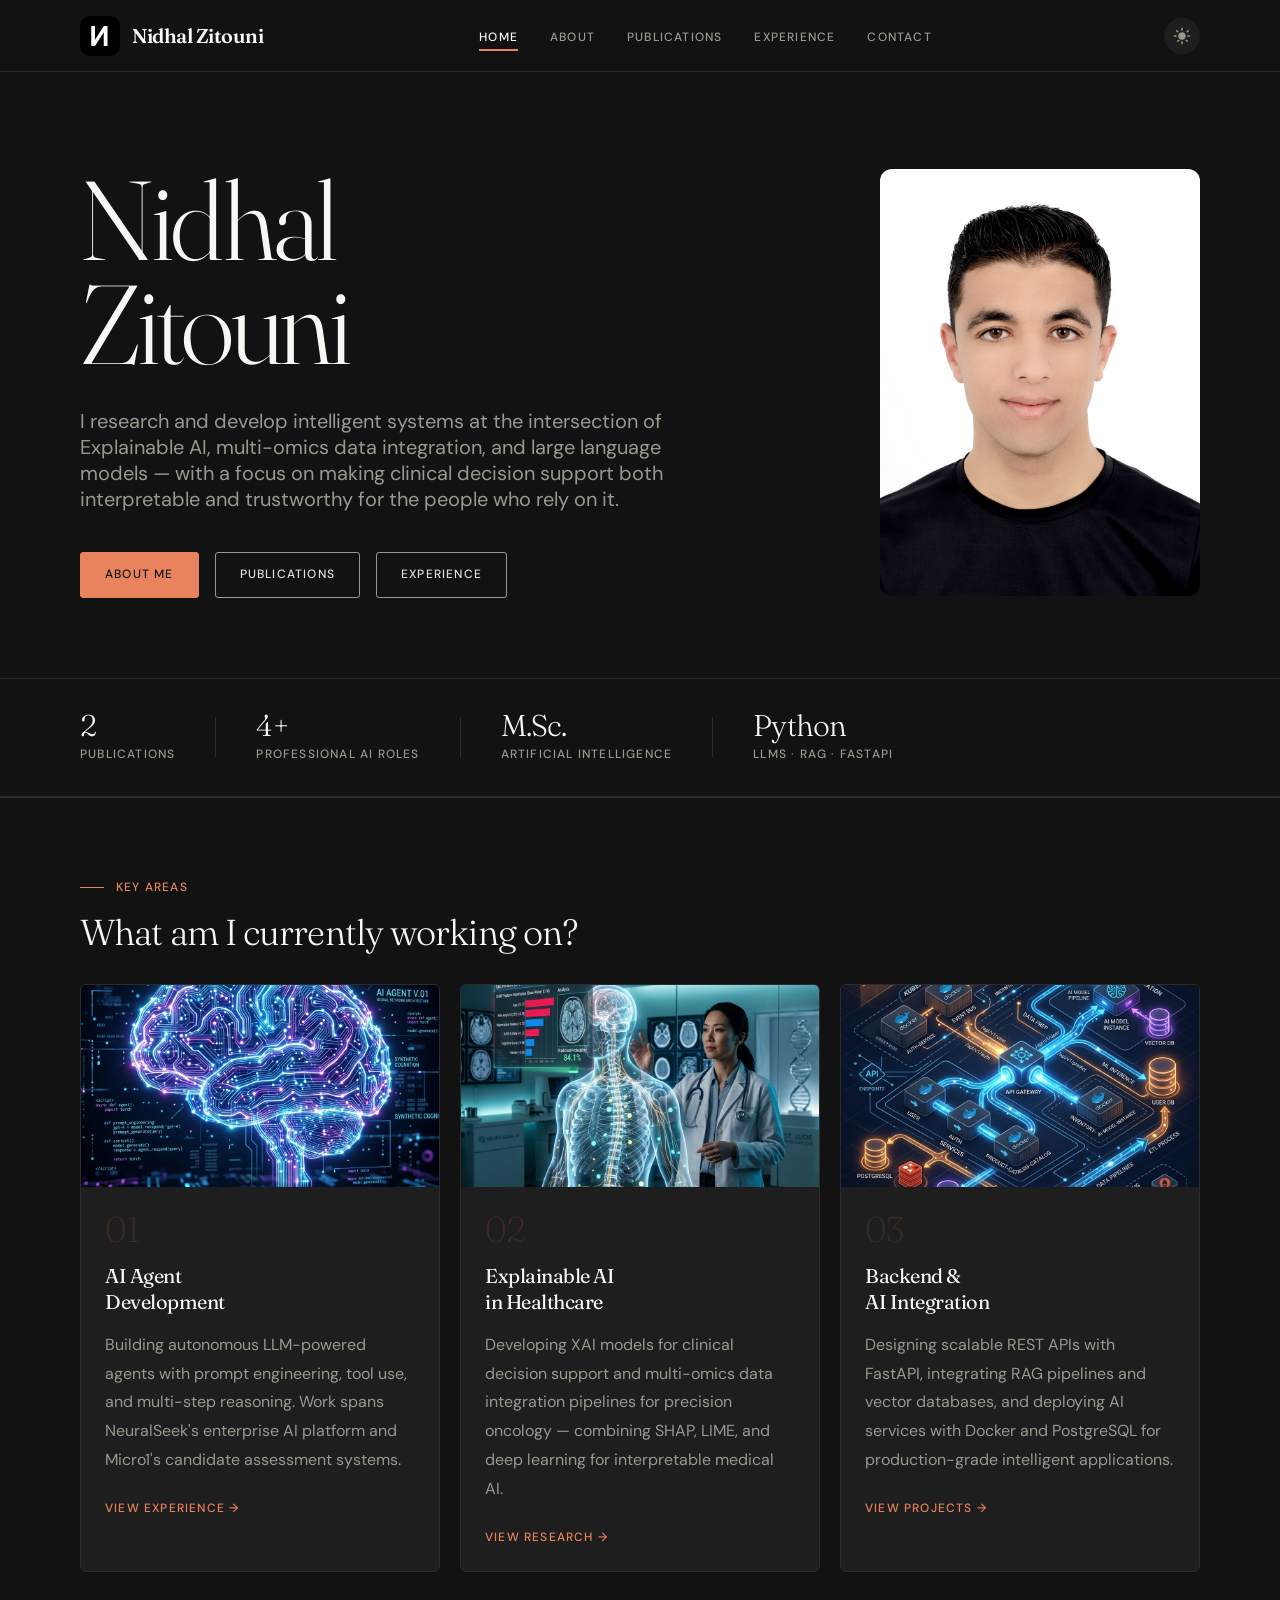
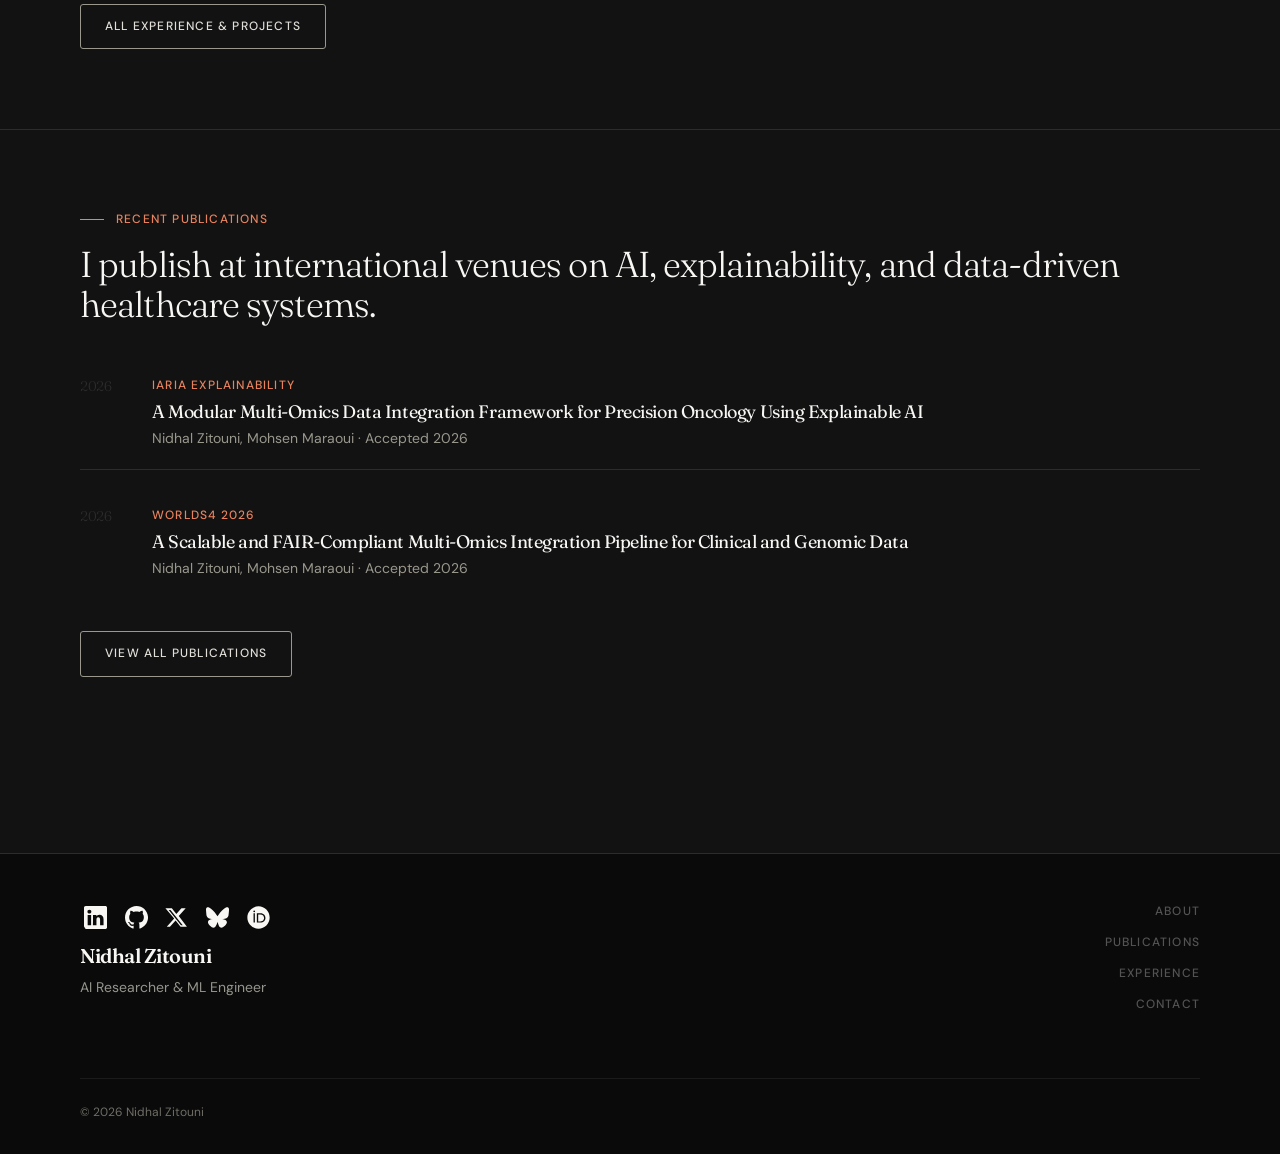
==== commit 09ea6013: "update brand and ORCID SVG icons for improved visual consistency and sizing in footer" ====
--- a/index.html
+++ b/index.html
@@ -244,8 +244,8 @@
         <div>
           <div class="site-footer__brand" aria-label="Social links and website">
             <a href="https://www.linkedin.com/in/nidhal-zitouni-b882482a4/" target="_blank" rel="noopener noreferrer" class="site-footer__brand-link site-footer__brand-link--icon" aria-label="LinkedIn">
-              <svg viewBox="0 0 24 24" fill="currentColor" xmlns="http://www.w3.org/2000/svg" class="brand-icon">
-                <path d="M20.447 20.452h-3.554v-5.569c0-1.328-.475-2.236-1.986-2.236-1.081 0-1.722.731-2.004 1.436-.103.25-.129.599-.129.948v5.421h-3.554s.05-8.736 0-9.646h3.554v1.348c-.009.015-.021.03-.033.042h.033v-.042c.537-.827 1.614-2.006 3.969-2.006 2.897 0 5.064 1.891 5.064 5.957v4.347zM5.337 9.433c-1.144 0-1.915-.758-1.915-1.704 0-.968.77-1.703 1.915-1.703.942 0 1.914.735 1.914 1.703 0 .946-.972 1.704-1.914 1.704zm1.575 11.019H3.762V8.958h3.15v11.494zM22.225 0H1.771C.792 0 0 .774 0 1.729v20.542C0 23.227.792 24 1.771 24h20.451C23.2 24 24 23.227 24 22.271V1.729C24 .774 23.2 0 22.225 0z"/>
+              <svg viewBox="0 0 16 16" fill="currentColor" xmlns="http://www.w3.org/2000/svg" class="brand-icon">
+                <path d="M0 1.146C0 .513.526 0 1.175 0h13.65C15.474 0 16 .513 16 1.146v13.708c0 .633-.526 1.146-1.175 1.146H1.175C.526 15 0 14.487 0 13.854V1.146zm4.943 12.248V6.169H2.542v7.225h2.401zm-1.2-8.212c.837 0 1.358-.554 1.358-1.248-.015-.709-.52-1.248-1.342-1.248-.822 0-1.359.54-1.359 1.248 0 .694.521 1.248 1.317 1.248h.026zm4.908 8.212V9.359c0-.216.016-.432.08-.586.173-.431.568-.878 1.232-.878.869 0 1.216.662 1.216 1.634v3.865h2.401V9.25c0-2.22-1.184-3.252-2.764-3.252-1.274 0-1.845.7-2.165 1.193v.025h-.016a5.54 5.54 0 0 1 .016-.025V6.169h-2.4c.03.604 0 7.225 0 7.225h2.4z"/>
               </svg>
             </a>
             <a href="https://github.com/" target="_blank" rel="noopener noreferrer" class="site-footer__brand-link site-footer__brand-link--icon" aria-label="GitHub">
@@ -264,12 +264,8 @@
               </svg>
             </a>
             <a href="https://orcid.org/0009-0005-6971-7522" target="_blank" rel="noopener noreferrer" class="site-footer__brand-link site-footer__brand-link--icon" aria-label="ORCID">
-              <svg viewBox="0 0 256 256" fill="currentColor" xmlns="http://www.w3.org/2000/svg" class="brand-icon orcid-icon">
-                <rect width="256" height="256" rx="60" fill="#A6CE39"/>
-                <circle cx="100" cy="80" r="12" fill="#fff"/>
-                <rect x="78" y="107" width="44" height="68" fill="#fff" rx="4"/>
-                <circle cx="170" cy="80" r="12" fill="#fff"/>
-                <rect x="145" y="107" width="50" height="68" fill="#fff" rx="4"/>
+              <svg viewBox="0 0 512 512" fill="currentColor" xmlns="http://www.w3.org/2000/svg" class="brand-icon">
+                <path d="M294.75 188.19h-45.92V342h47.47c67.62 0 83.12-51.34 83.12-76.91 0-41.64-26.54-76.9-84.67-76.9M256 8C119 8 8 119 8 256s111 248 248 248 248-111 248-248S393 8 256 8m-80.79 360.76h-29.84v-207.5h29.84zm-14.92-231.14a19.57 19.57 0 1 1 19.57-19.57 19.64 19.64 0 0 1-19.57 19.57M300 369h-81V161.26h80.6c76.73 0 110.44 54.83 110.44 103.85C410 318.39 368.38 369 300 369"/>
               </svg>
             </a>
           </div>
--- a/assets/css/style.css
+++ b/assets/css/style.css
@@ -1304,14 +1304,14 @@
 }
 
 .brand-icon {
-  width: 1.3em;
-  height: 1.3em;
+  width: 1em;
+  height: 1em;
   flex-shrink: 0;
 }
 
 .orcid-icon {
-  width: 1.4em;
-  height: 1.4em;
+  width: 1.1em;
+  height: 1.1em;
 }
 
 .site-footer__brand-link:hover {
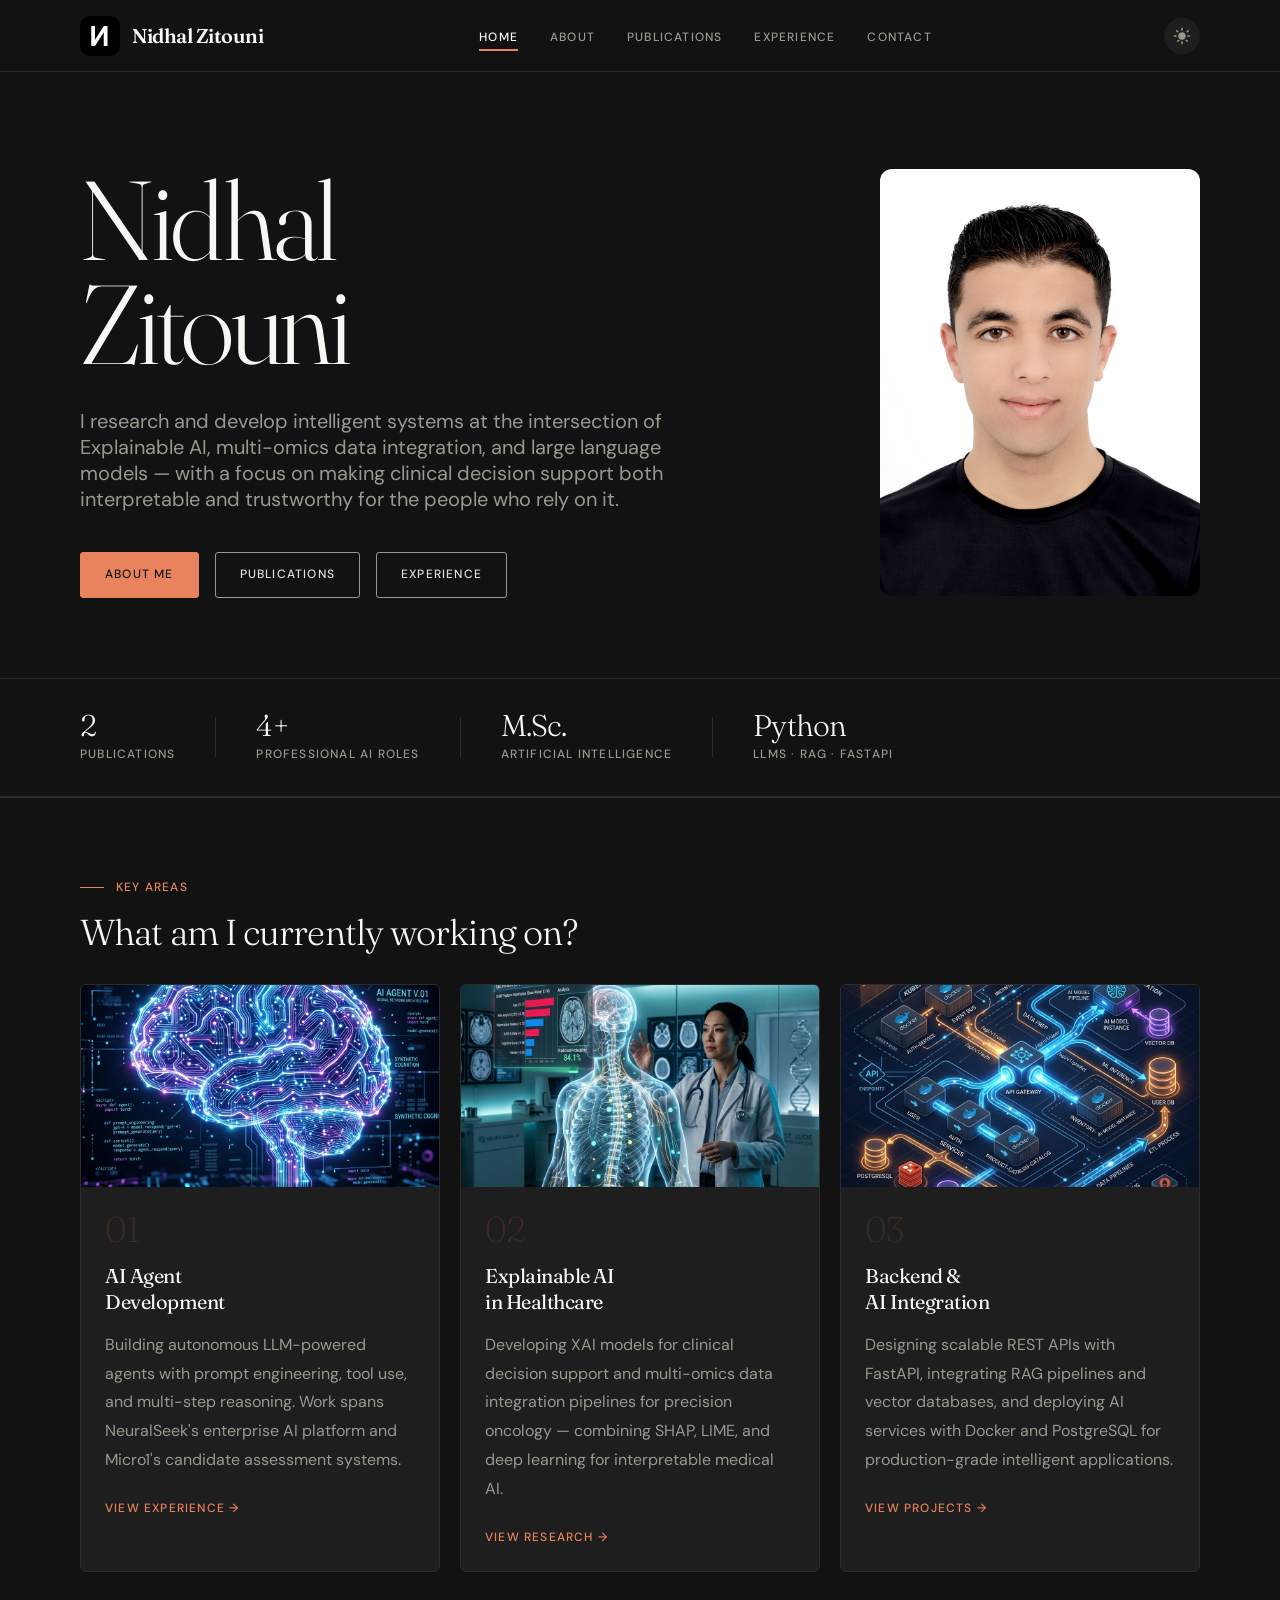
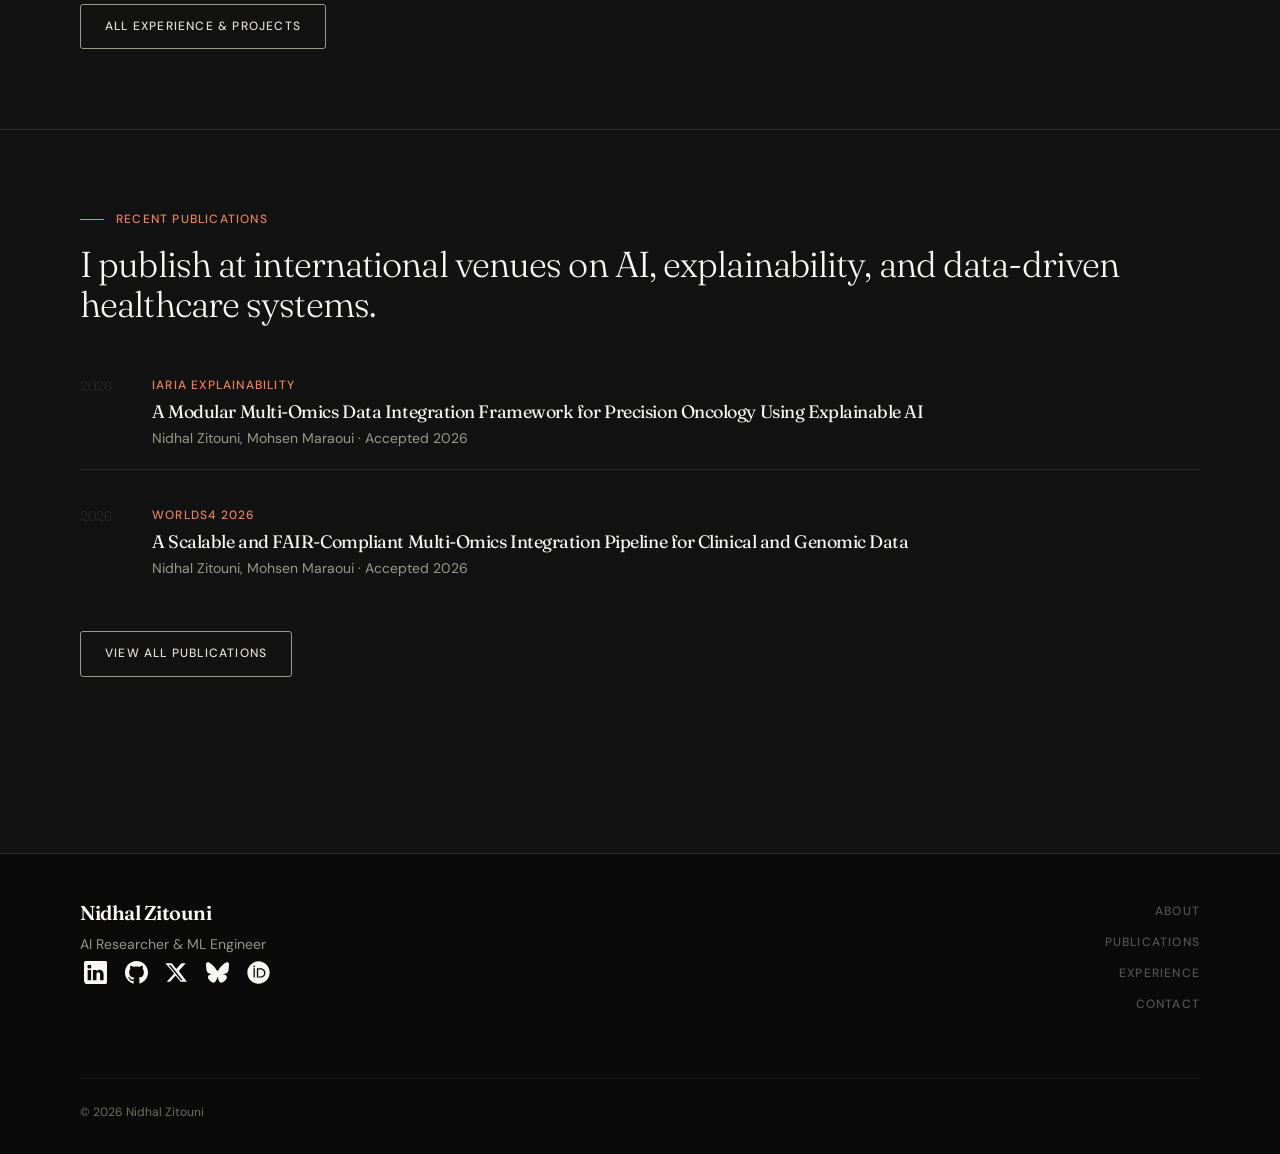
==== commit 80125e90: "update footer to include name and role for improved personal branding" ====
--- a/index.html
+++ b/index.html
@@ -242,7 +242,9 @@
     <div class="container">
       <div class="site-footer__inner">
         <div>
-          <div class="site-footer__brand" aria-label="Social links and website">
+          <p class="site-footer__name">Nidhal Zitouni</p>
+          <p class="site-footer__role">AI Researcher & ML Engineer </p>
+           <div class="site-footer__brand" aria-label="Social links and website">
             <a href="https://www.linkedin.com/in/nidhal-zitouni-b882482a4/" target="_blank" rel="noopener noreferrer" class="site-footer__brand-link site-footer__brand-link--icon" aria-label="LinkedIn">
               <svg viewBox="0 0 16 16" fill="currentColor" xmlns="http://www.w3.org/2000/svg" class="brand-icon">
                 <path d="M0 1.146C0 .513.526 0 1.175 0h13.65C15.474 0 16 .513 16 1.146v13.708c0 .633-.526 1.146-1.175 1.146H1.175C.526 15 0 14.487 0 13.854V1.146zm4.943 12.248V6.169H2.542v7.225h2.401zm-1.2-8.212c.837 0 1.358-.554 1.358-1.248-.015-.709-.52-1.248-1.342-1.248-.822 0-1.359.54-1.359 1.248 0 .694.521 1.248 1.317 1.248h.026zm4.908 8.212V9.359c0-.216.016-.432.08-.586.173-.431.568-.878 1.232-.878.869 0 1.216.662 1.216 1.634v3.865h2.401V9.25c0-2.22-1.184-3.252-2.764-3.252-1.274 0-1.845.7-2.165 1.193v.025h-.016a5.54 5.54 0 0 1 .016-.025V6.169h-2.4c.03.604 0 7.225 0 7.225h2.4z"/>
@@ -269,8 +271,6 @@
               </svg>
             </a>
           </div>
-          <p class="site-footer__name">Nidhal Zitouni</p>
-          <p class="site-footer__role">AI Researcher & ML Engineer </p>
         </div>
         <nav class="site-footer__nav" aria-label="Footer navigation">
           <a href="bio.html">About</a>
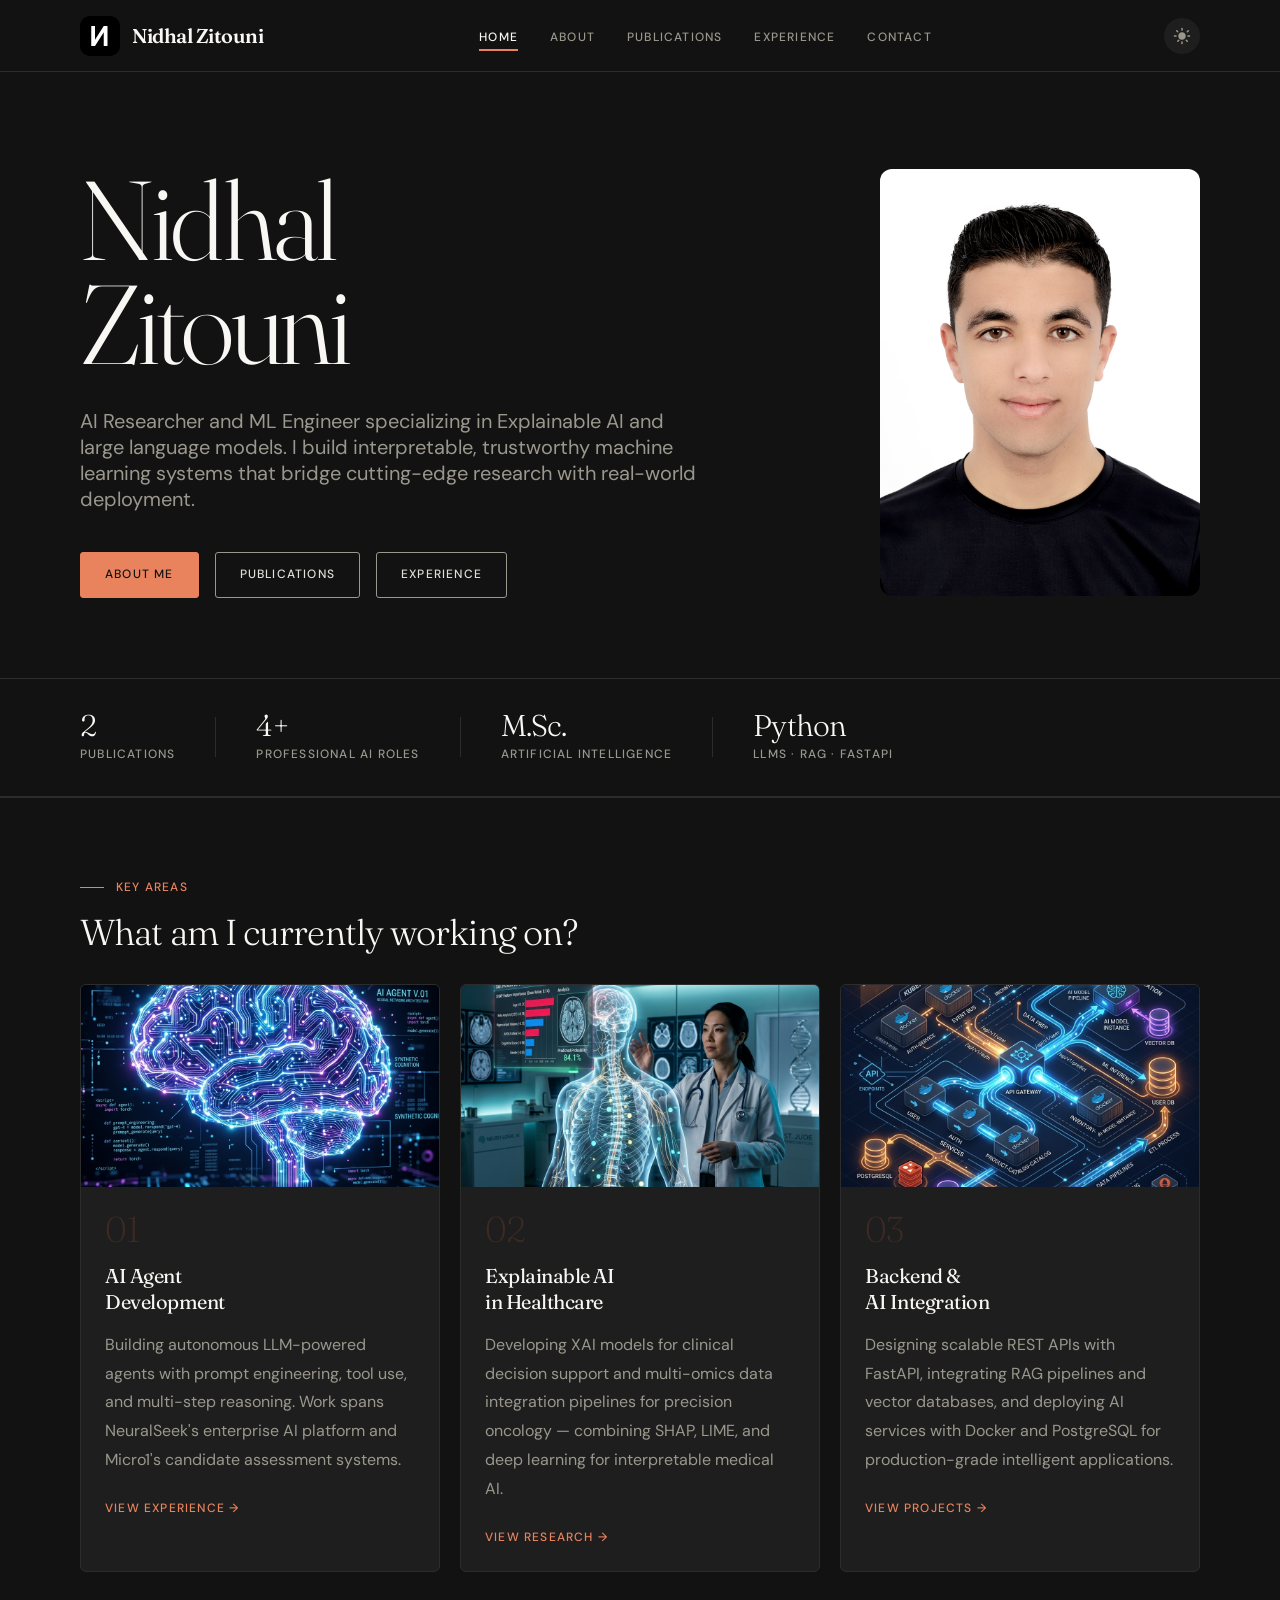
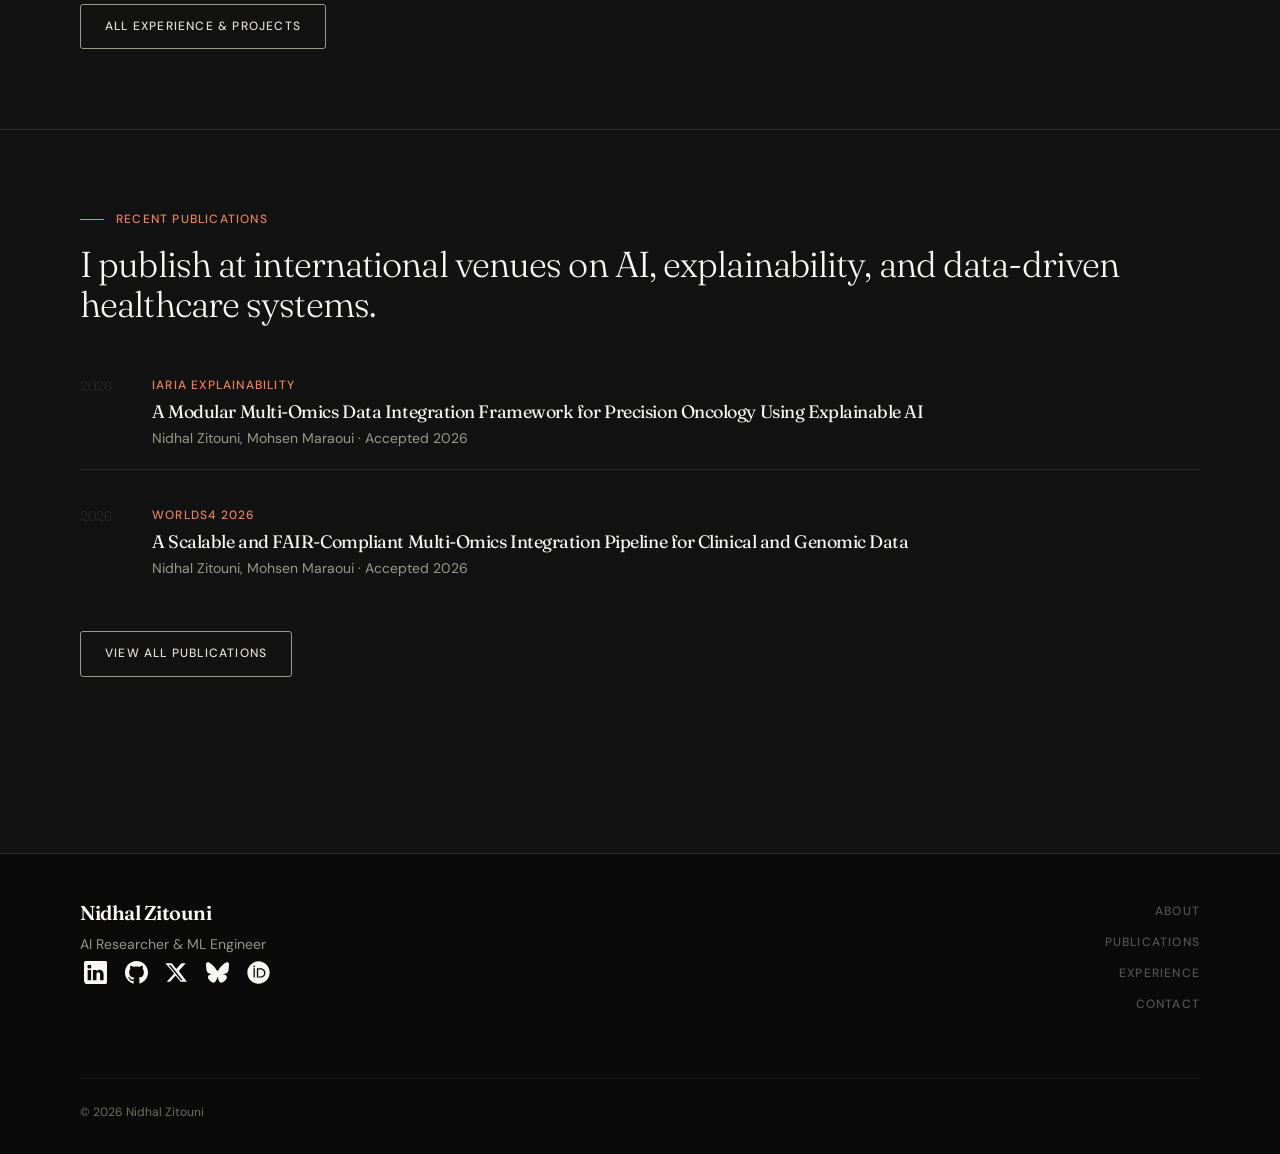
==== commit b2346051: "update bio description for clarity and focus on AI research expertise; add setup instructions for Se" ====
--- a/index.html
+++ b/index.html
@@ -75,9 +75,7 @@
           <div class="home-hero__content">
             <h1 class="home-hero__name">Nidhal<br>Zitouni</h1>
             <p class="home-hero__tagline">
-              I research and develop intelligent systems at the intersection of Explainable AI, multi-omics data
-              integration, and large language models — with a focus on making clinical decision support both
-              interpretable and trustworthy for the people who rely on it.
+              AI Researcher and ML Engineer specializing in Explainable AI and large language models. I build interpretable, trustworthy machine learning systems that bridge cutting-edge research with real-world deployment.
             </p>
             <div class="home-hero__actions">
               <a href="bio.html" class="btn btn--primary">About me</a>
@@ -250,12 +248,12 @@
                 <path d="M0 1.146C0 .513.526 0 1.175 0h13.65C15.474 0 16 .513 16 1.146v13.708c0 .633-.526 1.146-1.175 1.146H1.175C.526 15 0 14.487 0 13.854V1.146zm4.943 12.248V6.169H2.542v7.225h2.401zm-1.2-8.212c.837 0 1.358-.554 1.358-1.248-.015-.709-.52-1.248-1.342-1.248-.822 0-1.359.54-1.359 1.248 0 .694.521 1.248 1.317 1.248h.026zm4.908 8.212V9.359c0-.216.016-.432.08-.586.173-.431.568-.878 1.232-.878.869 0 1.216.662 1.216 1.634v3.865h2.401V9.25c0-2.22-1.184-3.252-2.764-3.252-1.274 0-1.845.7-2.165 1.193v.025h-.016a5.54 5.54 0 0 1 .016-.025V6.169h-2.4c.03.604 0 7.225 0 7.225h2.4z"/>
               </svg>
             </a>
-            <a href="https://github.com/" target="_blank" rel="noopener noreferrer" class="site-footer__brand-link site-footer__brand-link--icon" aria-label="GitHub">
+            <a href="https://github.com/ZitouniNidhal" target="_blank" rel="noopener noreferrer" class="site-footer__brand-link site-footer__brand-link--icon" aria-label="GitHub">
               <svg viewBox="0 0 24 24" fill="currentColor" xmlns="http://www.w3.org/2000/svg" class="brand-icon">
                 <path d="M12 0c-6.626 0-12 5.373-12 12 0 5.302 3.438 9.8 8.207 11.387.599.111.793-.261.793-.577v-2.234c-3.338.726-4.033-1.416-4.033-1.416-.546-1.387-1.333-1.756-1.333-1.756-1.089-.745.083-.729.083-.729 1.205.084 1.839 1.237 1.839 1.237 1.07 1.834 2.807 1.304 3.492.997.107-.775.418-1.305.762-1.604-2.665-.305-5.467-1.334-5.467-5.931 0-1.311.469-2.381 1.236-3.221-.124-.303-.535-1.524.117-3.176 0 0 1.008-.322 3.301 1.23.957-.266 1.983-.399 3.003-.404 1.02.005 2.047.138 3.006.404 2.291-1.552 3.297-1.23 3.297-1.23.653 1.653.242 2.874.118 3.176.77.84 1.235 1.911 1.235 3.221 0 4.609-2.807 5.624-5.479 5.921.43.372.823 1.102.823 2.222v 3.293c0 .319.192.694.801.576 4.765-1.589 8.199-6.086 8.199-11.386 0-6.627-5.373-12-12-12z"/>
               </svg>
             </a>
-            <a href="https://x.com/" target="_blank" rel="noopener noreferrer" class="site-footer__brand-link site-footer__brand-link--icon" aria-label="Twitter/X">
+            <a href="https://x.com/ZitouniNidhal" target="_blank" rel="noopener noreferrer" class="site-footer__brand-link site-footer__brand-link--icon" aria-label="Twitter/X">
               <svg viewBox="0 0 24 24" fill="currentColor" xmlns="http://www.w3.org/2000/svg" class="brand-icon">
                 <path d="M18.244 2.25h3.308l-7.227 8.26 8.502 11.24h-6.6l-5.165-6.75-5.913 6.75h-3.308l7.73-8.835L.424 2.25h6.7l4.676 6.188L17.142 2.25h1.102zm-1.581 17.933h1.833L5.75 4.069H3.808l12.855 16.114z"/>
               </svg>
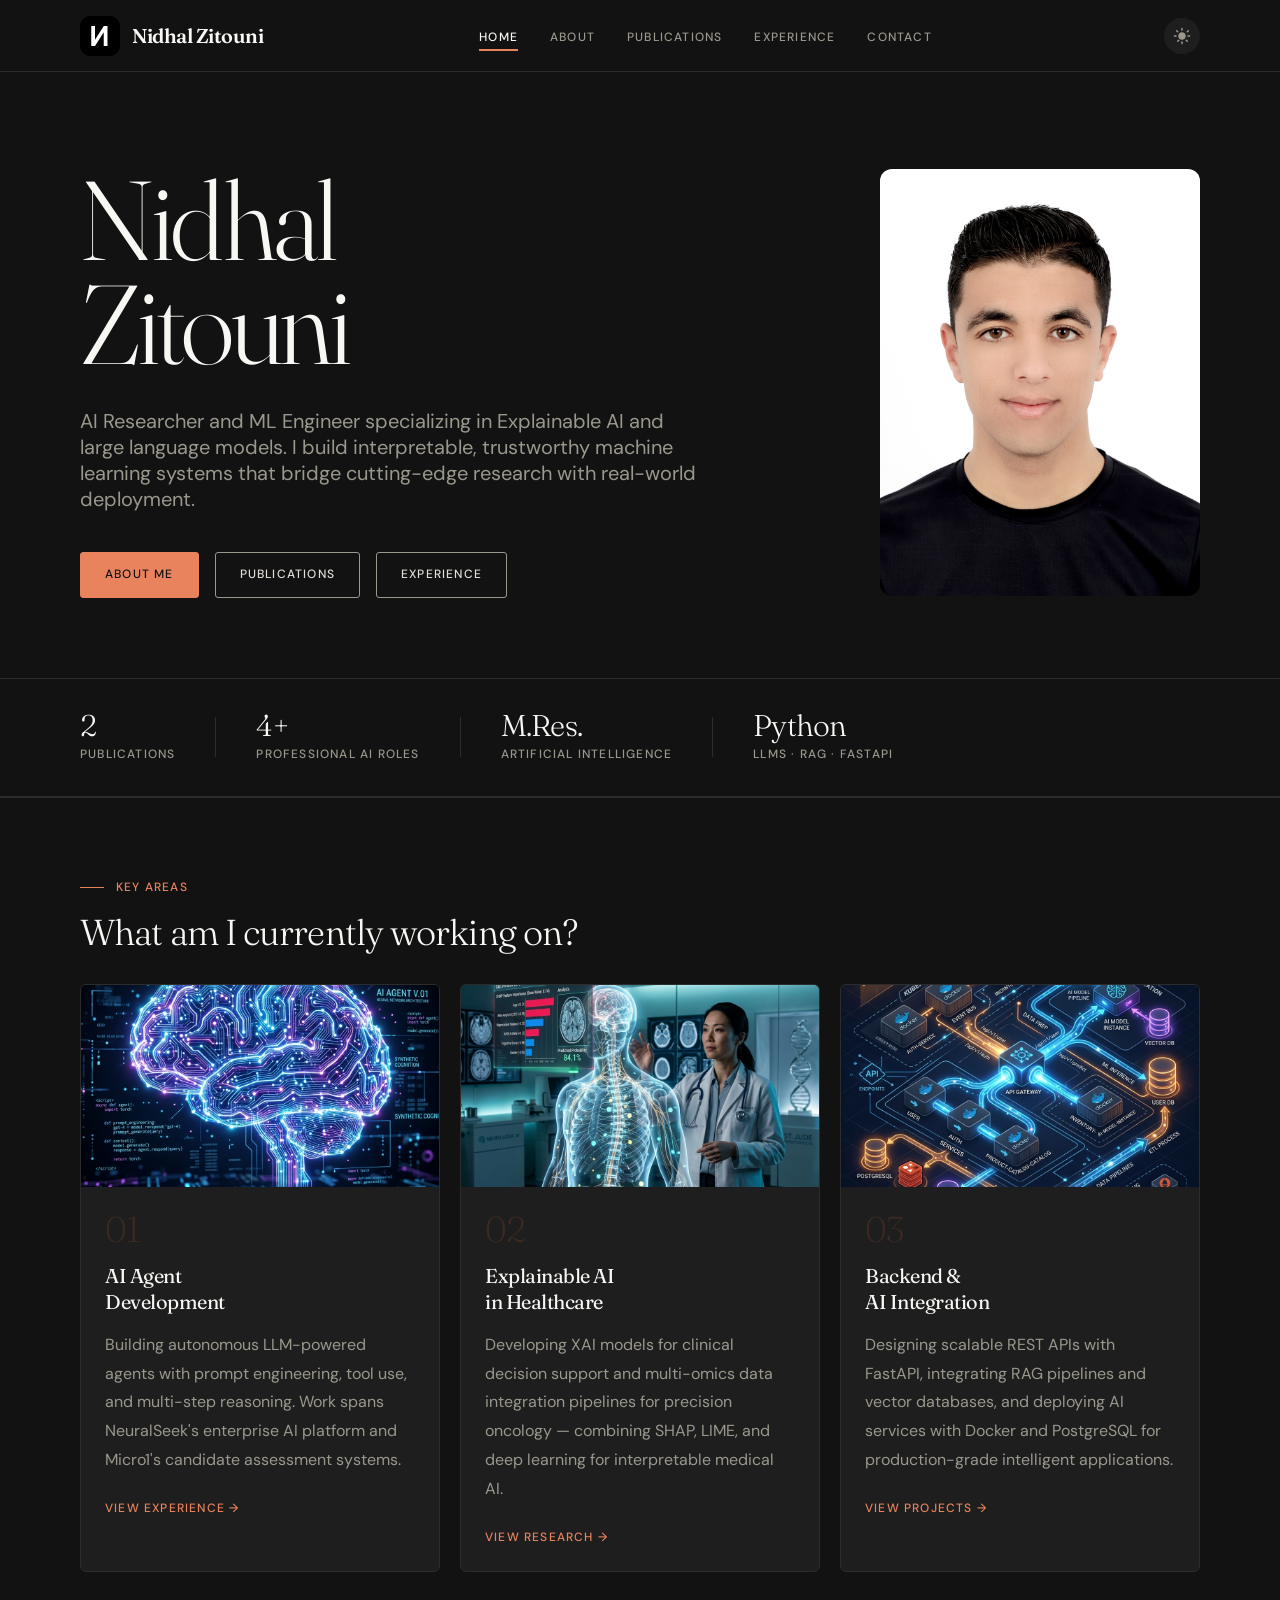
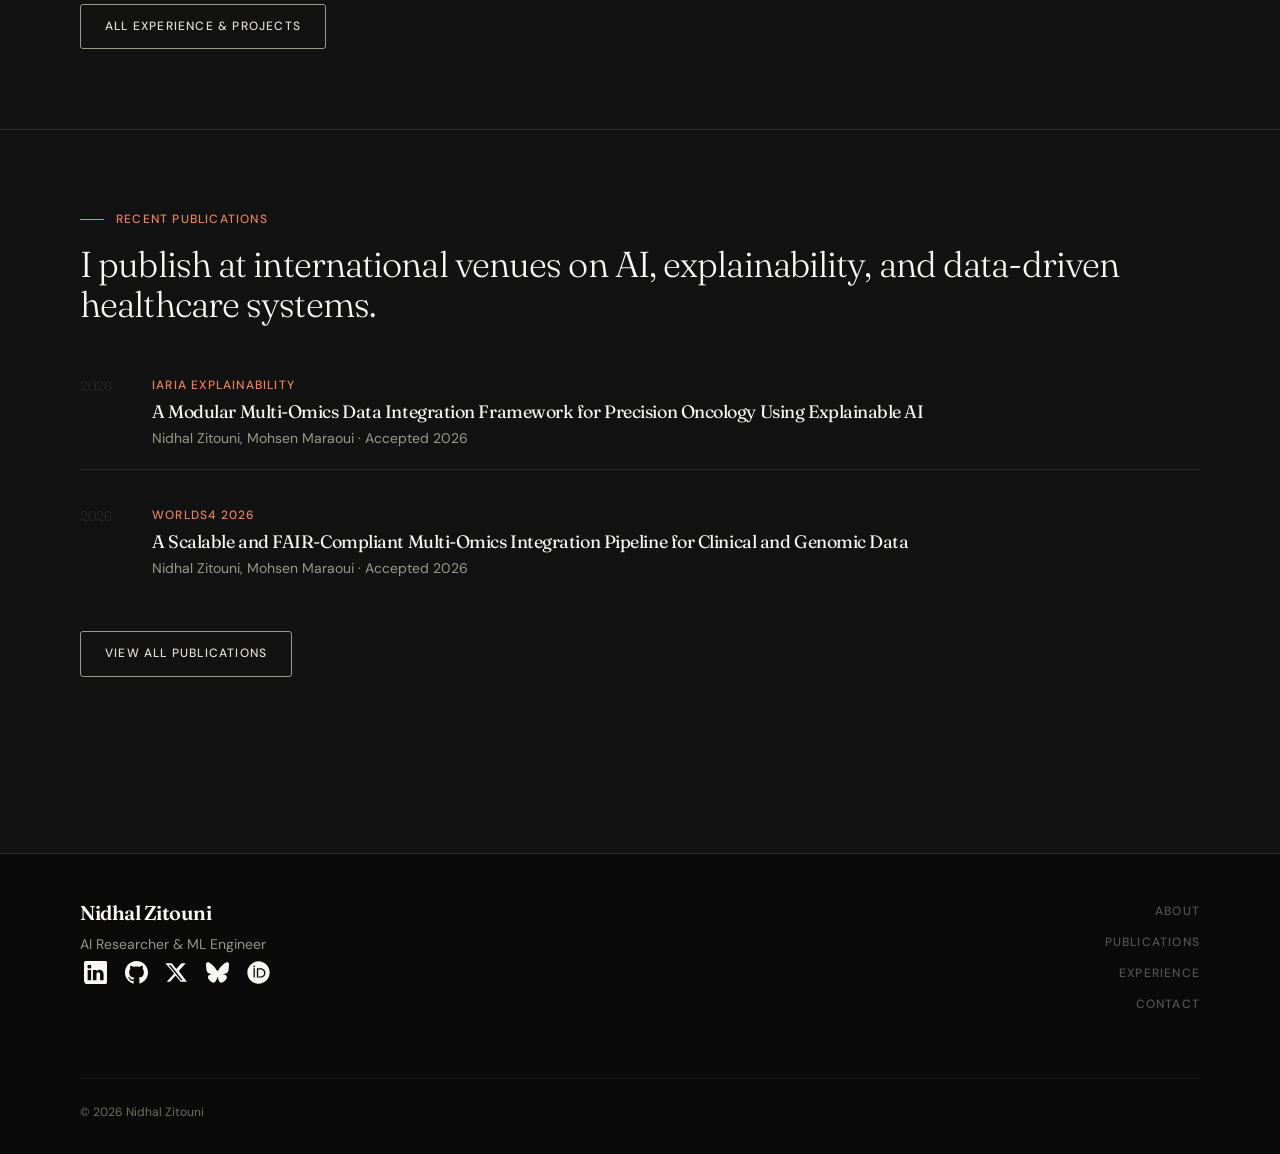
==== commit ef332d75: "update degree title from M.Sc. to M.Res. in bio and index pages for accuracy" ====
--- a/index.html
+++ b/index.html
@@ -107,7 +107,7 @@
           </div>
           <div class="home-stats__divider" aria-hidden="true"></div>
           <div class="home-stats__item">
-            <span class="home-stats__number">M.Sc.</span>
+            <span class="home-stats__number"> M.Res.</span>
             <span class="home-stats__label">Artificial Intelligence</span>
           </div>
           <div class="home-stats__divider" aria-hidden="true"></div>
